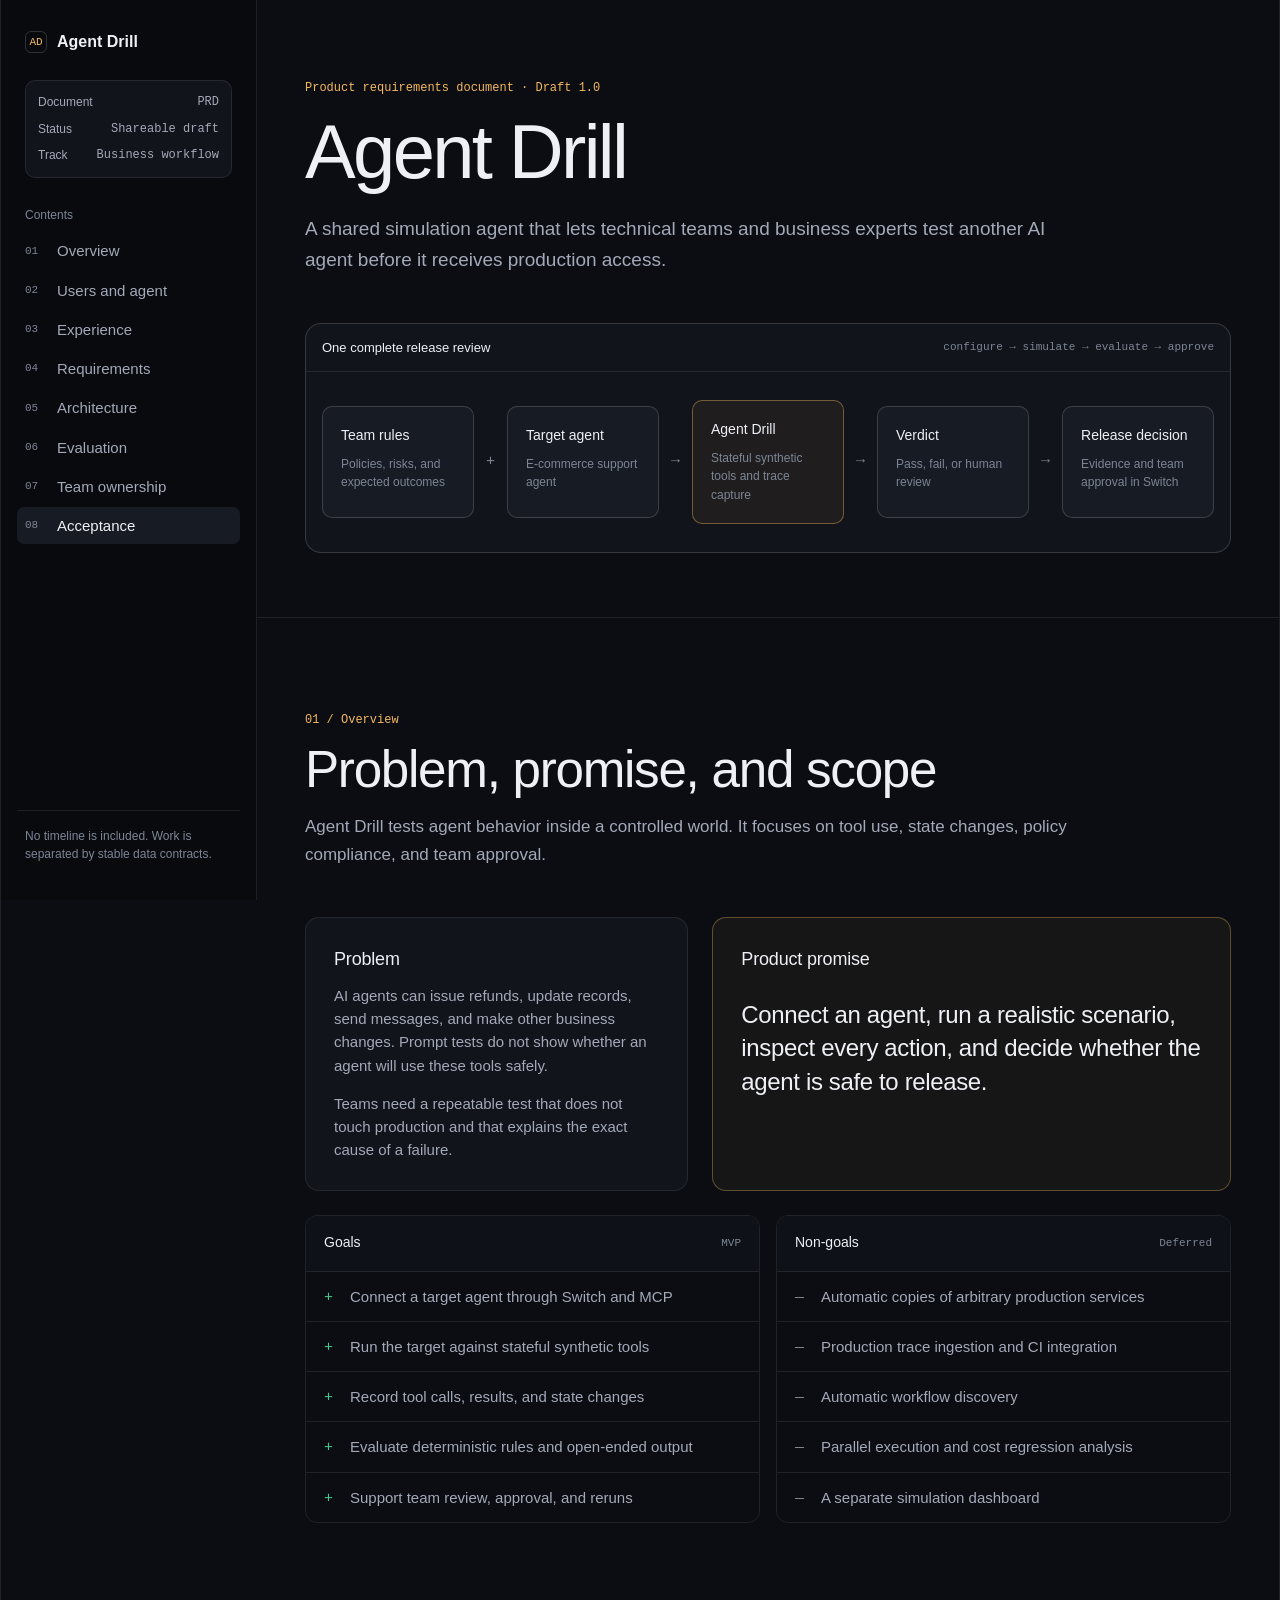
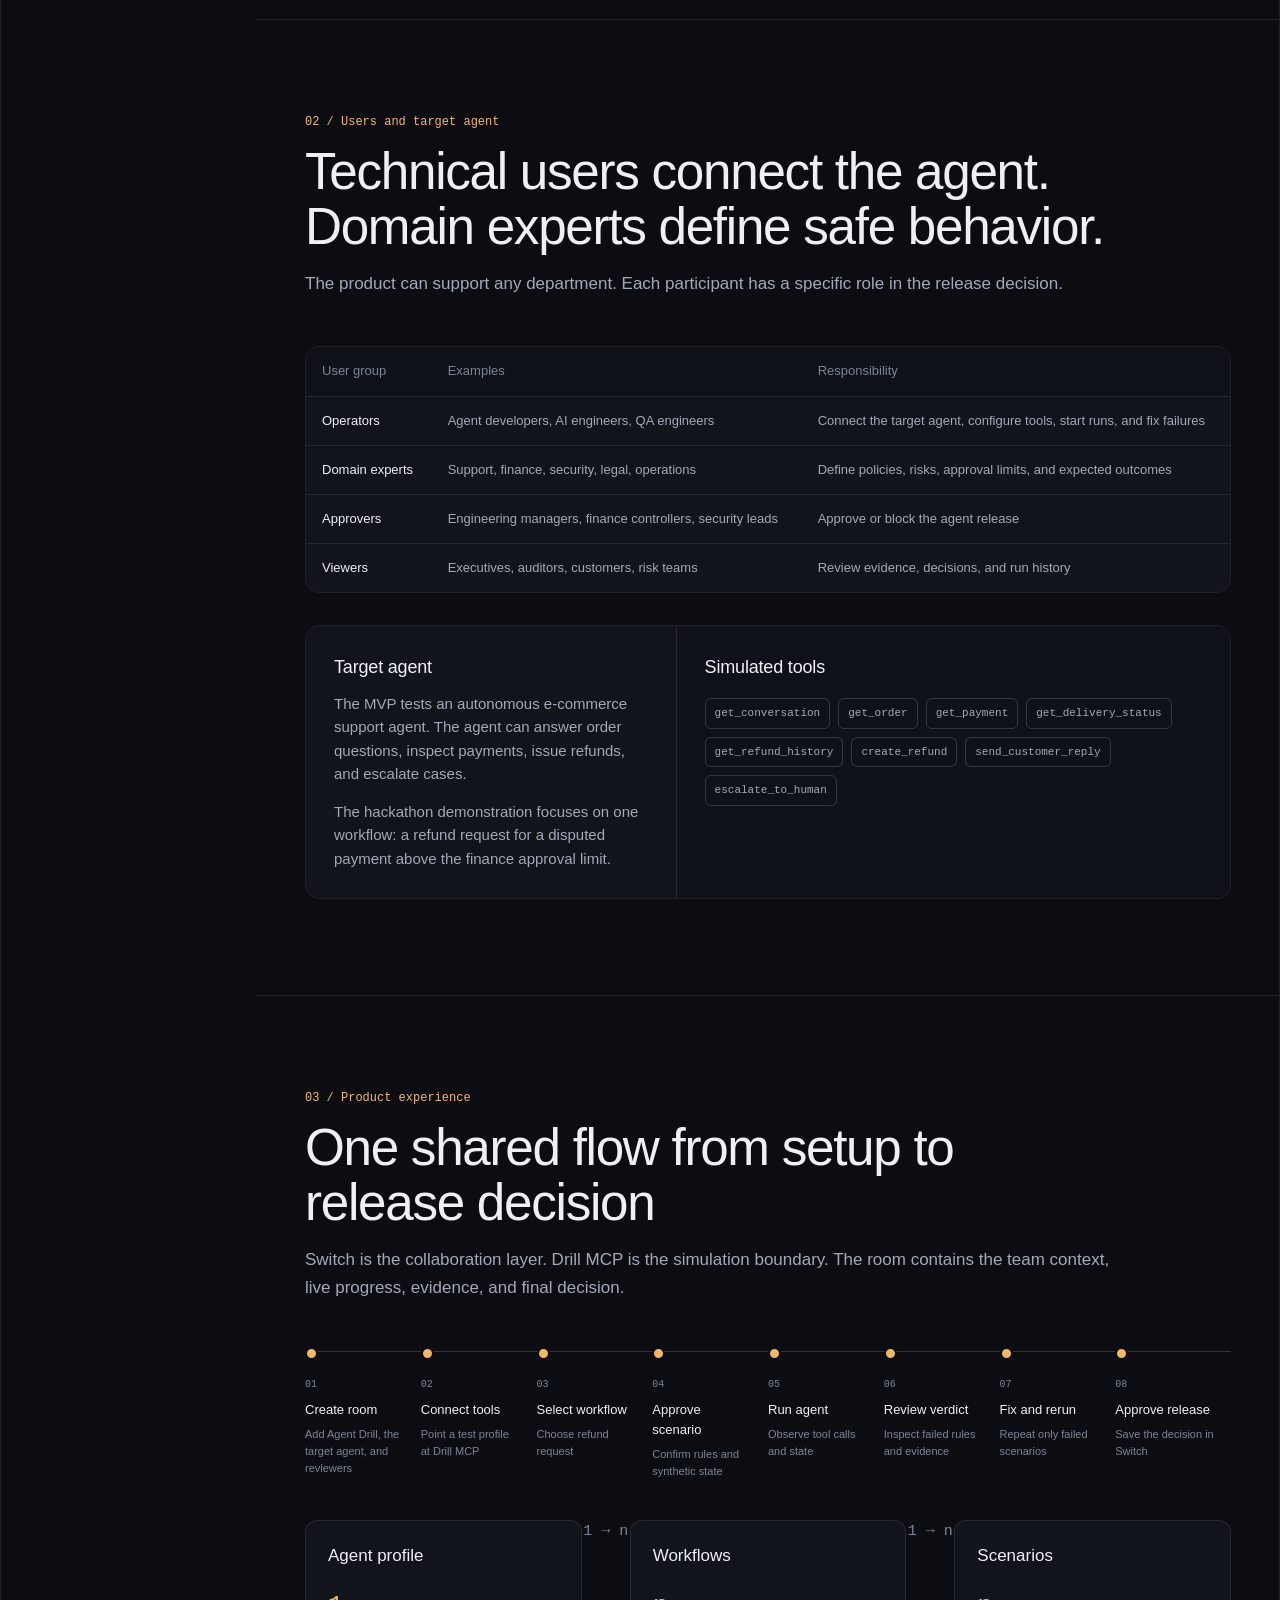
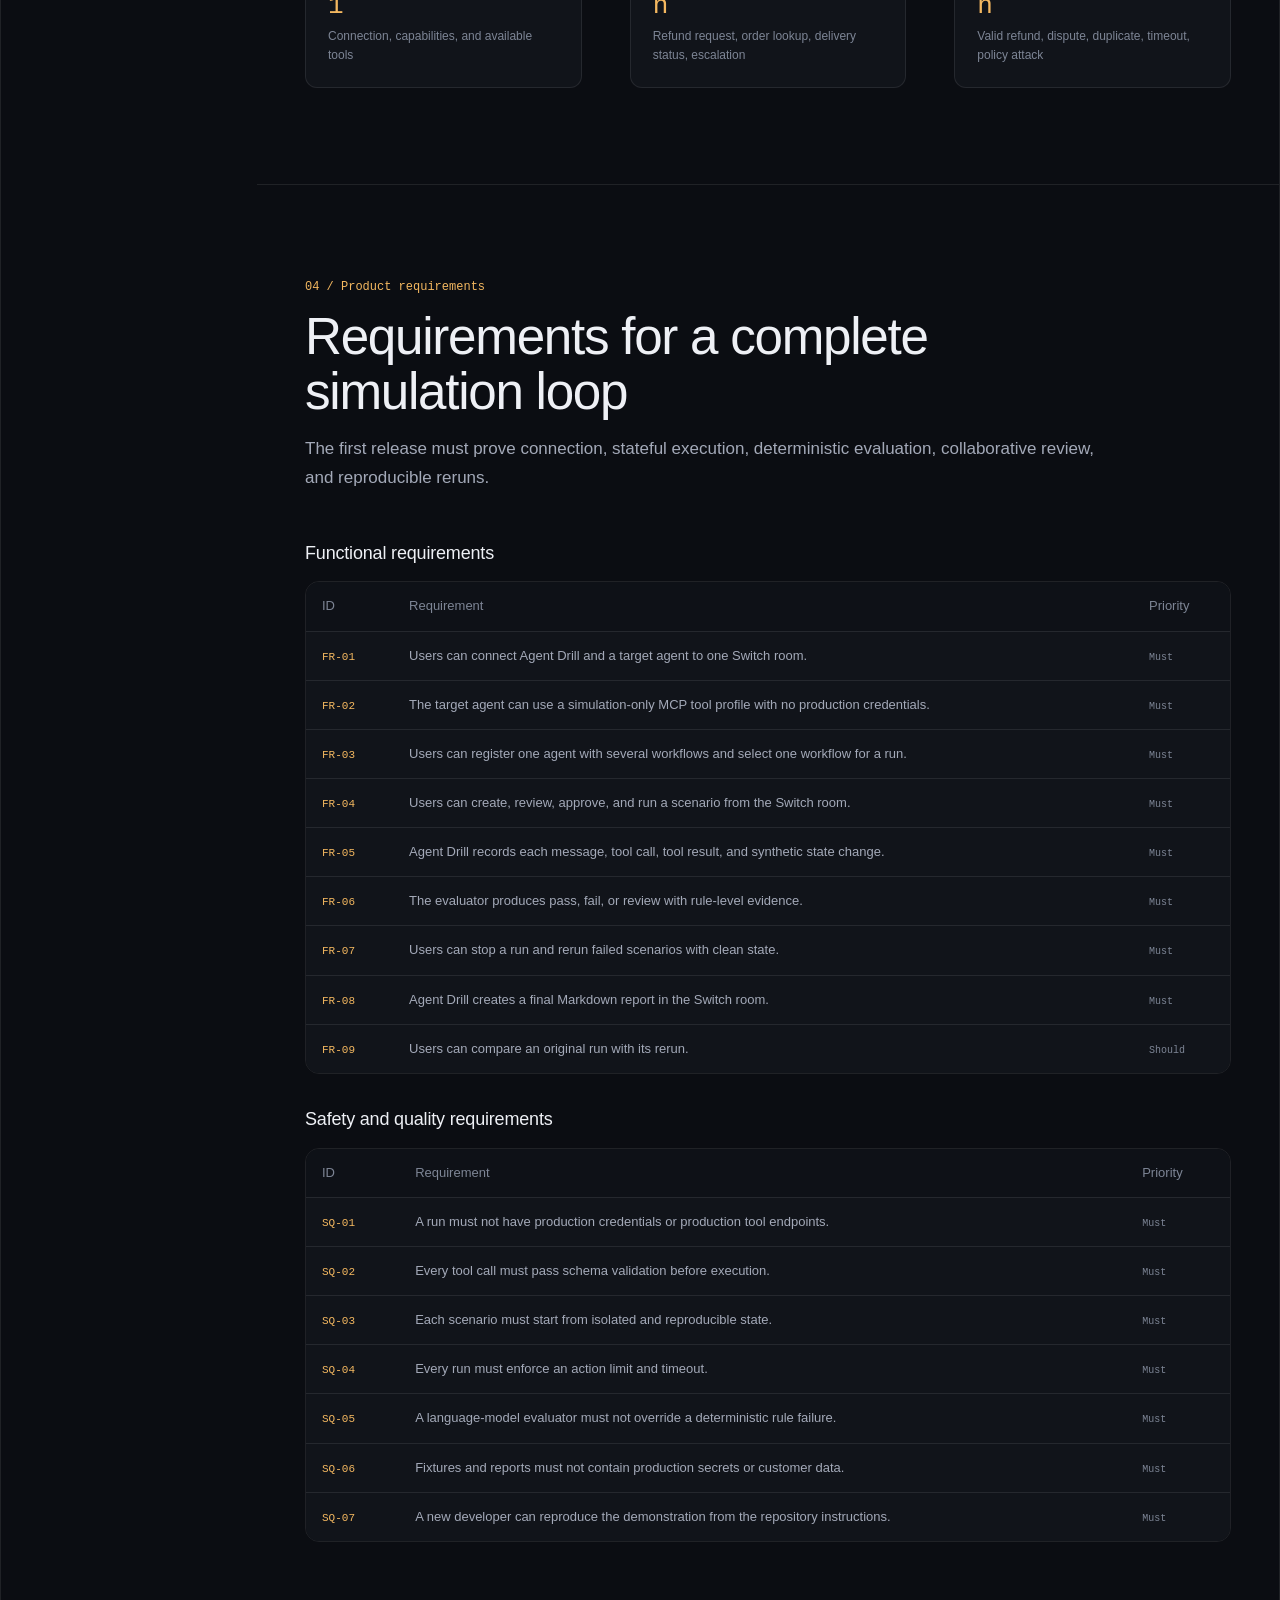
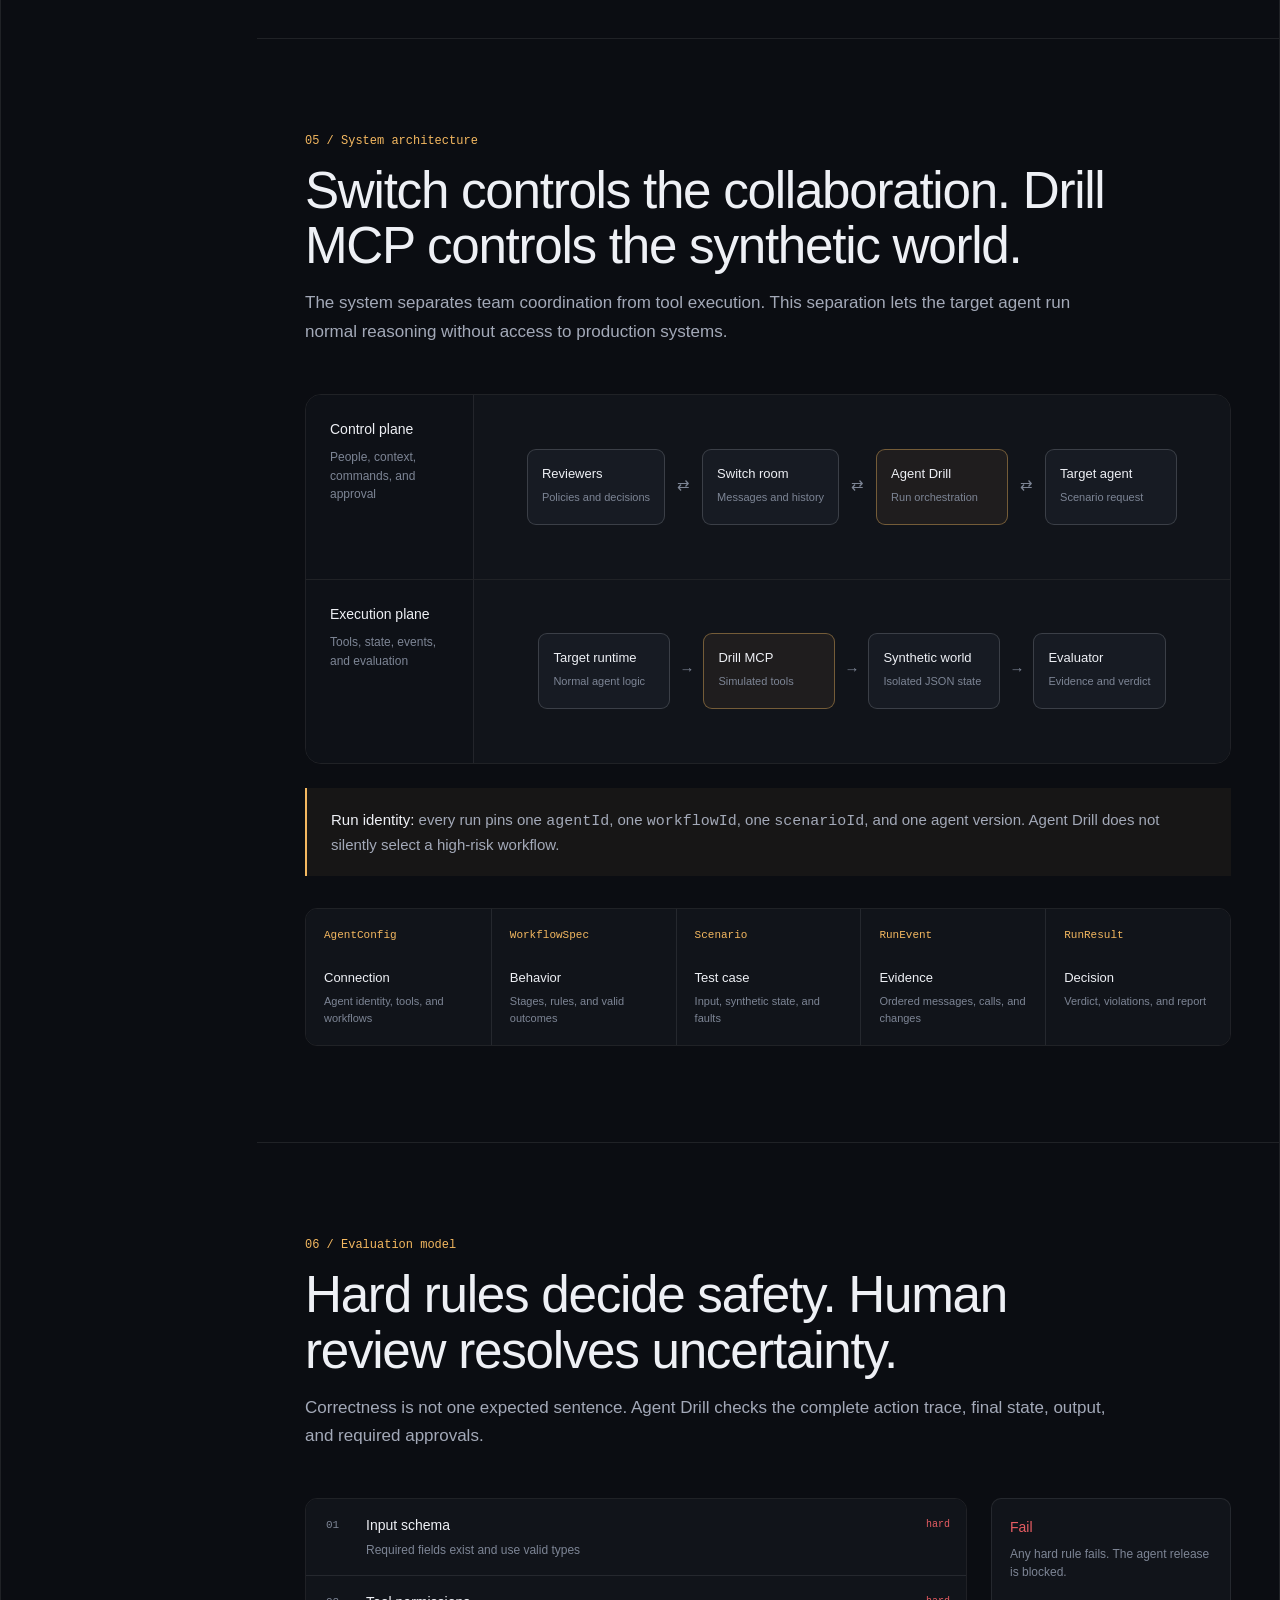
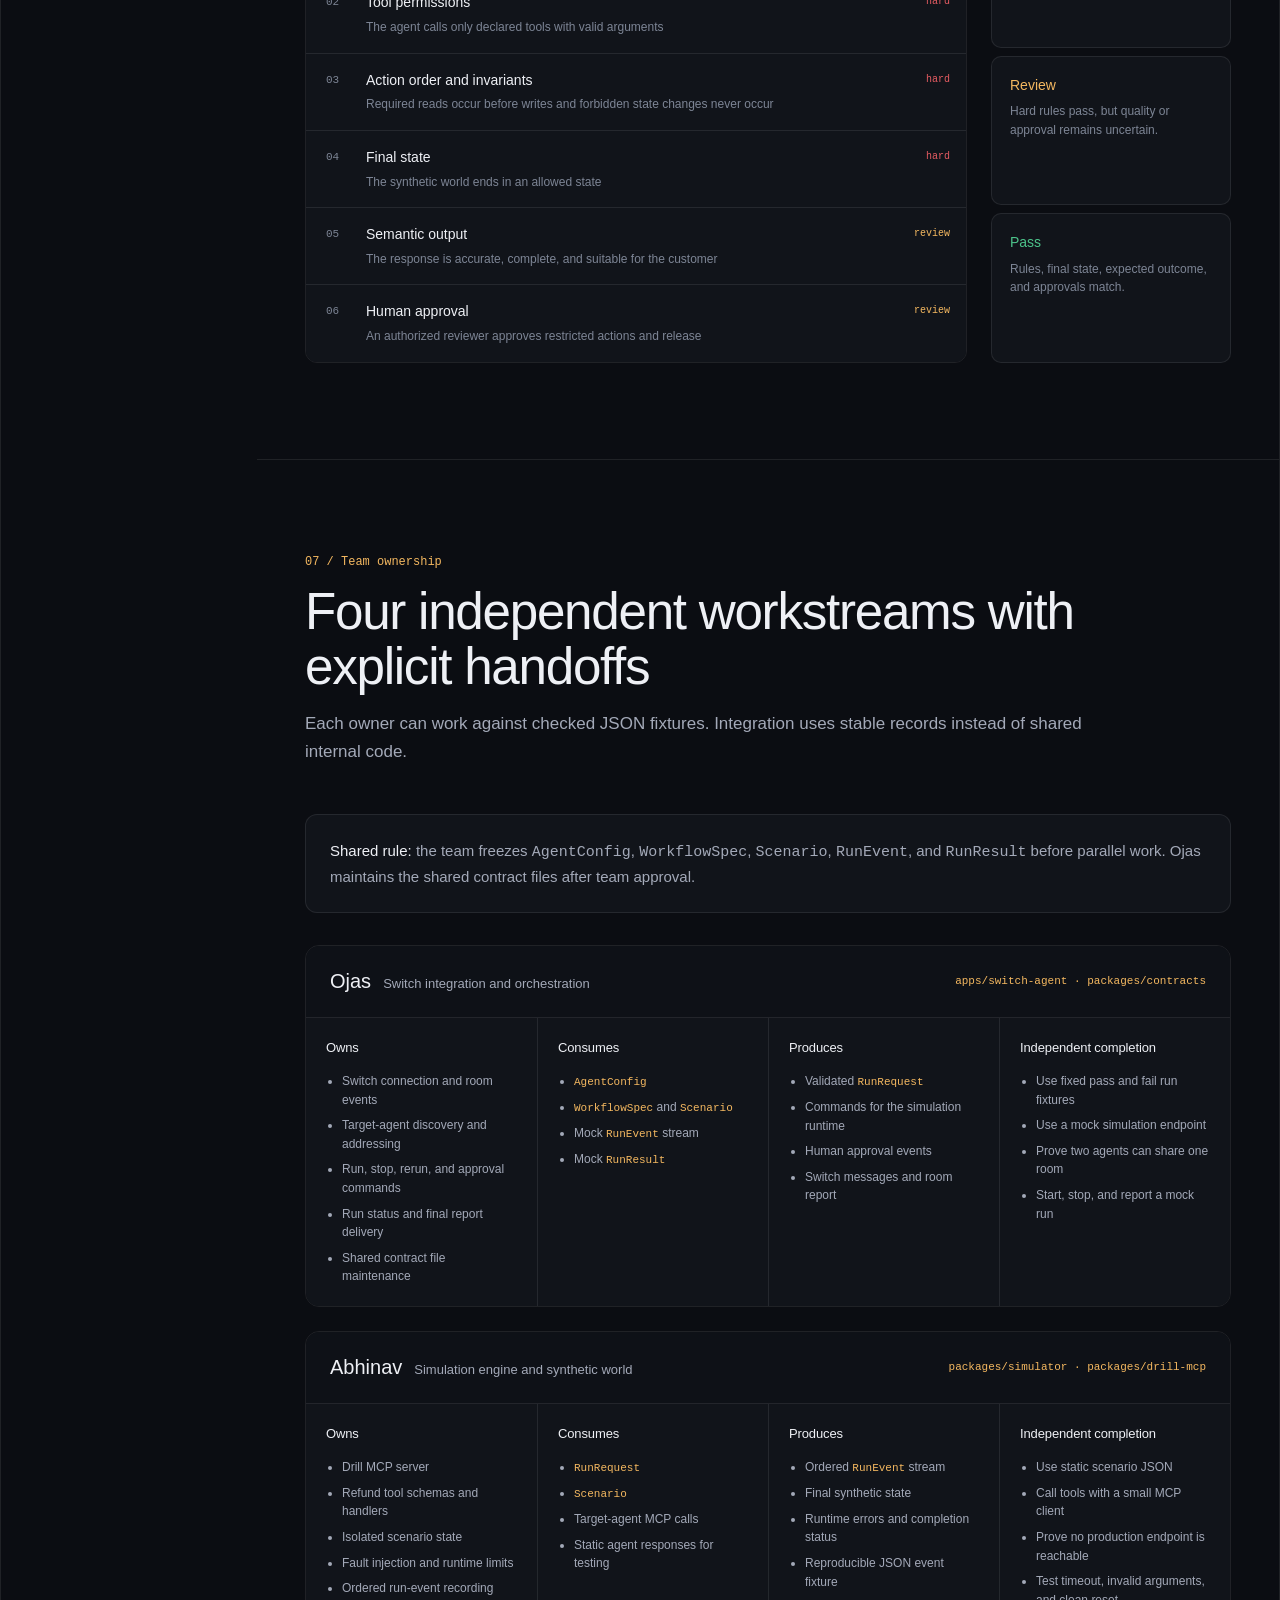
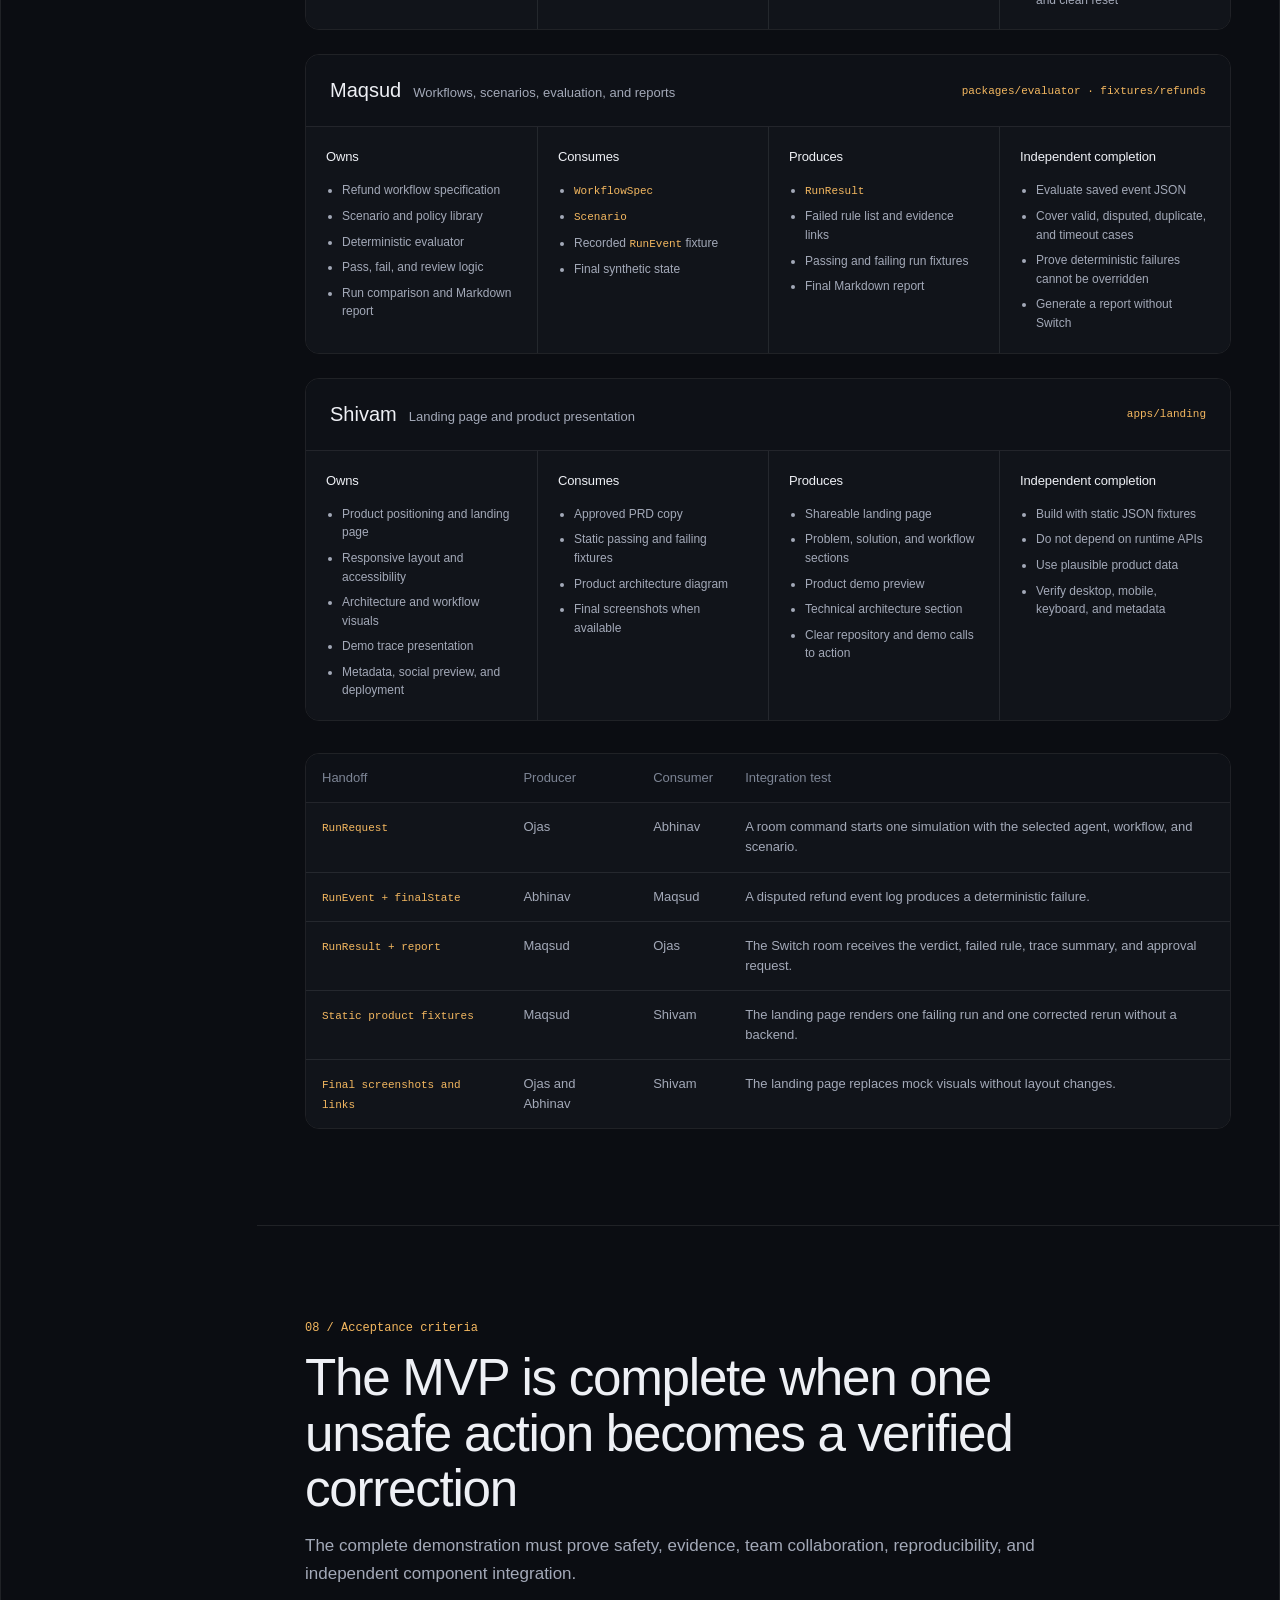
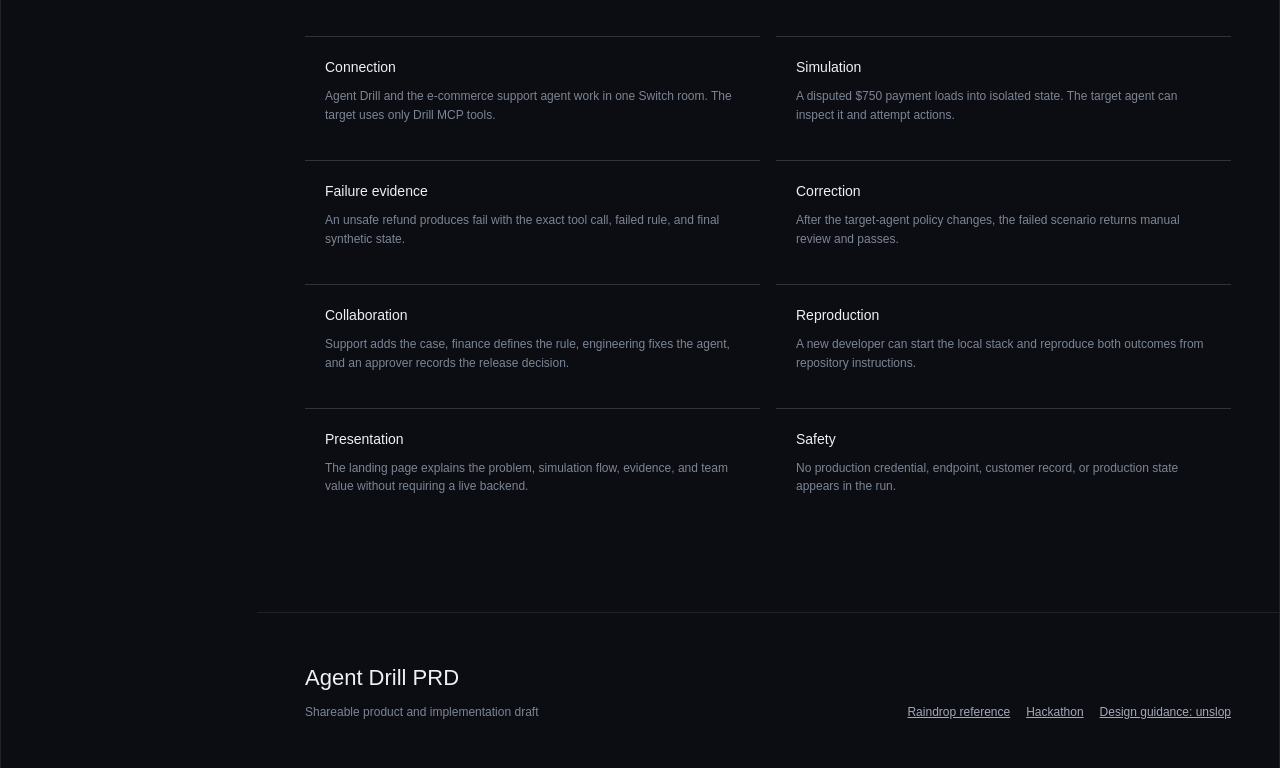
==== docs/agent-drill-prd.html @ 9c87a853 "Initial commit" ====
<!doctype html>
<html lang="en">
<head>
  <meta charset="utf-8">
  <meta name="viewport" content="width=device-width, initial-scale=1">
  <meta name="description" content="Product requirements document for Agent Drill">
  <link rel="icon" href="data:image/svg+xml,%3Csvg xmlns='http://www.w3.org/2000/svg' viewBox='0 0 32 32'%3E%3Crect width='32' height='32' rx='7' fill='%2311141a'/%3E%3Cpath d='M9 22 15 9h2l6 13h-3l-1.3-3H13l-1.3 3H9Zm5.1-5.6h3.6L16 12.3l-1.9 4.1Z' fill='%23f4b860'/%3E%3C/svg%3E">
  <title>Agent Drill — Product requirements document</title>
  <style>
    :root {
      color-scheme: dark;
      --bg: #0b0d12;
      --sidebar: #080a0e;
      --surface: #11141a;
      --raised: #171b23;
      --strong: #202631;
      --line: rgba(238, 240, 245, 0.09);
      --line-strong: rgba(238, 240, 245, 0.17);
      --text: #eef0f5;
      --secondary: #a3a9b8;
      --muted: #7d8595;
      --accent: #f4b860;
      --positive: #4cc38a;
      --negative: #e65c62;
      --max: 1480px;
      --ease: cubic-bezier(0.22, 1, 0.36, 1);
    }

    * { box-sizing: border-box; }
    html { scroll-behavior: smooth; }
    body {
      margin: 0;
      background: var(--bg);
      color: var(--text);
      font-family: Geist, Inter, ui-sans-serif, -apple-system, BlinkMacSystemFont, "Segoe UI", sans-serif;
      font-size: 15px;
      line-height: 1.55;
      -webkit-font-smoothing: antialiased;
    }
    a { color: inherit; }
    button, a { font: inherit; }
    a:focus-visible, button:focus-visible { outline: 2px solid var(--accent); outline-offset: 3px; }

    .shell {
      width: min(100%, var(--max));
      min-height: 100vh;
      margin: 0 auto;
      border-inline: 1px solid var(--line);
      display: grid;
      grid-template-columns: 256px minmax(0, 1fr);
    }
    .sidebar {
      position: sticky;
      top: 0;
      height: 100vh;
      padding: 24px 16px;
      background: var(--sidebar);
      border-right: 1px solid var(--line);
      display: flex;
      flex-direction: column;
      z-index: 10;
    }
    .brand { min-height: 36px; padding: 0 8px; display: flex; align-items: center; gap: 10px; text-decoration: none; }
    .brand-mark {
      width: 22px; height: 22px; border: 1px solid var(--line-strong); border-radius: 6px;
      color: var(--accent); display: grid; place-items: center;
      font: 500 11px/1 ui-monospace, "SFMono-Regular", Consolas, monospace;
    }
    .brand-name { font-size: 16px; font-weight: 600; }
    .doc-meta { margin: 20px 8px 0; padding: 12px; border: 1px solid var(--line); border-radius: 10px; background: var(--surface); }
    .meta-row { display: flex; justify-content: space-between; gap: 12px; color: var(--secondary); font-size: 12px; }
    .meta-row + .meta-row { margin-top: 8px; }
    .mono { font-family: ui-monospace, "SFMono-Regular", Consolas, monospace; font-variant-numeric: tabular-nums; }
    .nav-label { margin: 28px 8px 8px; color: var(--muted); font-size: 12px; }
    .nav { display: grid; gap: 2px; }
    .nav a {
      min-height: 34px; padding: 7px 8px; border-radius: 7px; color: var(--secondary);
      display: flex; align-items: center; gap: 10px; text-decoration: none;
      transition: color 140ms var(--ease), background-color 140ms var(--ease);
    }
    .nav a:hover, .nav a[aria-current="true"] { color: var(--text); background: var(--raised); }
    .nav-index { width: 22px; color: var(--muted); font: 400 11px/1 ui-monospace, "SFMono-Regular", Consolas, monospace; }
    .side-note { margin-top: auto; padding: 16px 8px 0; border-top: 1px solid var(--line); color: var(--muted); font-size: 12px; }

    .main { min-width: 0; }
    .hero { padding: 80px 48px 64px; border-bottom: 1px solid var(--line); }
    .eyebrow { margin: 0 0 16px; color: var(--accent); font: 500 12px/1.4 ui-monospace, "SFMono-Regular", Consolas, monospace; }
    h1, h2, h3, p { margin-top: 0; }
    h1 { max-width: 900px; margin-bottom: 24px; font-size: clamp(52px, 6vw, 76px); font-weight: 450; line-height: 1.02; letter-spacing: -0.035em; }
    .hero-summary { max-width: 780px; margin: 0 0 48px; color: var(--secondary); font-size: 19px; line-height: 1.6; }

    .product-flow { border: 1px solid var(--line-strong); border-radius: 16px; background: var(--surface); overflow: hidden; }
    .flow-head { min-height: 48px; padding: 0 16px; border-bottom: 1px solid var(--line); display: flex; align-items: center; justify-content: space-between; gap: 16px; }
    .flow-head strong { font-size: 13px; font-weight: 500; }
    .flow-head span { color: var(--muted); font: 400 11px/1 ui-monospace, "SFMono-Regular", Consolas, monospace; }
    .flow-body { padding: 28px; display: grid; grid-template-columns: repeat(9, auto); align-items: center; justify-content: center; gap: 12px; }
    .flow-node { min-width: 152px; min-height: 112px; padding: 18px; border: 1px solid var(--line-strong); border-radius: 10px; background: var(--raised); }
    .flow-node.accent { border-color: rgba(244,184,96,.4); background: rgba(244,184,96,.06); }
    .flow-node strong { display: block; font-size: 14px; font-weight: 500; }
    .flow-node span { display: block; margin-top: 8px; color: var(--muted); font-size: 12px; }
    .arrow { color: var(--muted); font-family: ui-monospace, "SFMono-Regular", Consolas, monospace; text-align: center; }

    .section { padding: 96px 48px; border-bottom: 1px solid var(--line); scroll-margin-top: 24px; }
    .section-head { max-width: 820px; margin-bottom: 48px; }
    .section-number { margin-bottom: 16px; color: var(--accent); font: 500 12px/1 ui-monospace, "SFMono-Regular", Consolas, monospace; }
    h2 { margin-bottom: 16px; font-size: clamp(34px, 4vw, 52px); font-weight: 450; line-height: 1.08; letter-spacing: -0.025em; }
    .section-summary { margin-bottom: 0; color: var(--secondary); font-size: 17px; line-height: 1.65; }
    h3 { margin-bottom: 10px; font-size: 18px; font-weight: 500; letter-spacing: -0.01em; }

    .definition-grid { display: grid; grid-template-columns: .85fr 1.15fr; gap: 24px; }
    .problem { padding: 28px; border: 1px solid var(--line); border-radius: 14px; background: var(--surface); }
    .problem p { color: var(--secondary); }
    .problem p:last-child { margin-bottom: 0; }
    .promise { padding: 28px; border: 1px solid rgba(244,184,96,.34); border-radius: 14px; background: rgba(244,184,96,.05); }
    .promise blockquote { margin: 24px 0 0; font-size: 24px; line-height: 1.4; letter-spacing: -0.015em; }

    .goals { margin-top: 24px; display: grid; grid-template-columns: repeat(2, minmax(0,1fr)); gap: 16px; }
    .list-panel { border: 1px solid var(--line); border-radius: 12px; overflow: hidden; }
    .list-head { min-height: 56px; padding: 0 18px; border-bottom: 1px solid var(--line); background: #0e1117; display: flex; align-items: center; justify-content: space-between; }
    .list-head strong { font-size: 14px; font-weight: 500; }
    .list-head span { color: var(--muted); font: 400 11px/1 ui-monospace, "SFMono-Regular", Consolas, monospace; }
    .plain-list { margin: 0; padding: 0; list-style: none; }
    .plain-list li { min-height: 48px; padding: 13px 18px 13px 44px; border-bottom: 1px solid var(--line); color: var(--secondary); position: relative; }
    .plain-list li:last-child { border-bottom: 0; }
    .plain-list li::before { position: absolute; left: 18px; top: 14px; font-family: ui-monospace, "SFMono-Regular", Consolas, monospace; }
    .included li::before { content: "+"; color: var(--positive); }
    .excluded li::before { content: "—"; color: var(--muted); }

    .table-wrap { border: 1px solid var(--line); border-radius: 14px; overflow: auto; }
    table { width: 100%; border-collapse: collapse; font-size: 13px; }
    th, td { padding: 14px 16px; border-bottom: 1px solid var(--line); text-align: left; vertical-align: top; }
    th { color: var(--muted); font-weight: 400; background: #0e1117; white-space: nowrap; }
    td { color: var(--secondary); background: var(--surface); }
    tr:last-child td { border-bottom: 0; }
    td strong { color: var(--text); font-weight: 500; }
    td code { color: var(--accent); font-size: 11px; }

    .target-agent { margin-top: 32px; border: 1px solid var(--line); border-radius: 14px; overflow: hidden; display: grid; grid-template-columns: .8fr 1.2fr; }
    .target-copy { padding: 28px; background: var(--surface); }
    .target-copy p { color: var(--secondary); }
    .target-copy p:last-child { margin-bottom: 0; }
    .tool-list { padding: 28px; background: #0e1117; border-left: 1px solid var(--line); }
    .tools { display: flex; flex-wrap: wrap; gap: 8px; margin-top: 16px; }
    .tool { min-height: 30px; padding: 6px 9px; border: 1px solid var(--line-strong); border-radius: 6px; color: var(--secondary); font: 400 11px/1.5 ui-monospace, "SFMono-Regular", Consolas, monospace; }

    .journey { display: grid; grid-template-columns: repeat(8, minmax(0,1fr)); border-top: 1px solid var(--line-strong); }
    .journey-step { position: relative; padding: 28px 16px 0 0; }
    .journey-step::before { content: ""; position: absolute; top: -5px; left: 0; width: 9px; height: 9px; border: 2px solid var(--bg); border-radius: 50%; background: var(--accent); }
    .journey-step span { display: block; margin-bottom: 10px; color: var(--muted); font: 400 10px/1 ui-monospace, "SFMono-Regular", Consolas, monospace; }
    .journey-step strong { display: block; font-size: 13px; font-weight: 500; }
    .journey-step p { margin: 6px 0 0; color: var(--muted); font-size: 11px; }

    .workflow-map { margin-top: 40px; display: grid; grid-template-columns: 1fr 48px 1fr 48px 1fr; align-items: stretch; }
    .map-node { min-height: 168px; padding: 22px; border: 1px solid var(--line); border-radius: 12px; background: var(--surface); }
    .map-node strong { display: block; font-size: 17px; font-weight: 500; }
    .map-count { display: block; margin: 24px 0 8px; color: var(--accent); font: 500 26px/1 ui-monospace, "SFMono-Regular", Consolas, monospace; }
    .map-node p { margin: 0; color: var(--muted); font-size: 12px; }

    .requirements { display: grid; gap: 32px; }
    .requirement-group h3 { margin-bottom: 14px; }
    .req-id { color: var(--accent); font: 400 11px/1.5 ui-monospace, "SFMono-Regular", Consolas, monospace; white-space: nowrap; }
    .priority { color: var(--muted); font: 400 10px/1.5 ui-monospace, "SFMono-Regular", Consolas, monospace; }

    .architecture { border: 1px solid var(--line); border-radius: 16px; overflow: hidden; }
    .plane { display: grid; grid-template-columns: 168px minmax(0,1fr); min-height: 184px; }
    .plane + .plane { border-top: 1px solid var(--line); }
    .plane-label { padding: 24px; border-right: 1px solid var(--line); background: #0e1117; }
    .plane-label strong { display: block; font-size: 14px; font-weight: 500; }
    .plane-label span { display: block; margin-top: 8px; color: var(--muted); font-size: 12px; }
    .plane-flow { padding: 28px; display: grid; grid-template-columns: repeat(7, auto); align-items: center; justify-content: center; gap: 12px; background: var(--surface); }
    .arch-node { min-width: 132px; min-height: 76px; padding: 14px; border: 1px solid var(--line-strong); border-radius: 9px; background: var(--raised); }
    .arch-node.accent { border-color: rgba(244,184,96,.4); background: rgba(244,184,96,.06); }
    .arch-node strong { display: block; font-size: 13px; font-weight: 500; }
    .arch-node span { display: block; margin-top: 5px; color: var(--muted); font-size: 11px; }
    .arch-note { margin-top: 24px; padding: 20px 24px; border-left: 2px solid var(--accent); background: rgba(244,184,96,.05); color: var(--secondary); }
    .arch-note strong { color: var(--text); font-weight: 500; }

    .evaluation { display: grid; grid-template-columns: minmax(0,1fr) 240px; gap: 24px; }
    .check-list { border: 1px solid var(--line); border-radius: 12px; overflow: hidden; counter-reset: checks; }
    .check { min-height: 76px; padding: 16px 72px 16px 60px; border-bottom: 1px solid var(--line); background: var(--surface); position: relative; counter-increment: checks; }
    .check:last-child { border-bottom: 0; }
    .check::before { content: counter(checks, decimal-leading-zero); position: absolute; left: 20px; top: 18px; color: var(--muted); font: 400 11px/1.5 ui-monospace, "SFMono-Regular", Consolas, monospace; }
    .check::after { position: absolute; right: 16px; top: 18px; font: 400 10px/1.5 ui-monospace, "SFMono-Regular", Consolas, monospace; }
    .check.hard::after { content: "hard"; color: var(--negative); }
    .check.review::after { content: "review"; color: var(--accent); }
    .check strong { display: block; font-size: 14px; font-weight: 500; }
    .check span { display: block; margin-top: 4px; color: var(--muted); font-size: 12px; }
    .verdicts { display: grid; gap: 8px; }
    .verdict { min-height: 92px; padding: 18px; border: 1px solid var(--line); border-radius: 10px; background: var(--surface); }
    .verdict strong { display: block; font-size: 14px; font-weight: 500; }
    .verdict span { display: block; margin-top: 6px; color: var(--muted); font-size: 12px; }
    .verdict.fail strong { color: var(--negative); }
    .verdict.pass strong { color: var(--positive); }
    .verdict.review strong { color: var(--accent); }

    .contracts { margin-top: 32px; display: grid; grid-template-columns: repeat(5, minmax(0,1fr)); border: 1px solid var(--line); border-radius: 12px; overflow: hidden; }
    .contract { min-height: 132px; padding: 18px; background: var(--surface); }
    .contract + .contract { border-left: 1px solid var(--line); }
    .contract code { display: block; margin-bottom: 24px; color: var(--accent); font-size: 11px; }
    .contract strong { display: block; font-size: 13px; font-weight: 500; }
    .contract span { display: block; margin-top: 5px; color: var(--muted); font-size: 11px; }

    .ownership-intro { margin-bottom: 32px; padding: 24px; border: 1px solid var(--line); border-radius: 12px; background: var(--surface); color: var(--secondary); }
    .ownership-intro strong { color: var(--text); font-weight: 500; }
    .owner-grid { display: grid; gap: 24px; }
    .owner { border: 1px solid var(--line); border-radius: 14px; overflow: hidden; }
    .owner-head { padding: 20px 24px; border-bottom: 1px solid var(--line); background: #0e1117; display: flex; align-items: center; justify-content: space-between; gap: 16px; }
    .owner-name { display: flex; align-items: baseline; gap: 12px; }
    .owner-name strong { font-size: 20px; font-weight: 500; }
    .owner-name span { color: var(--secondary); font-size: 13px; }
    .owner-path { color: var(--accent); font: 400 11px/1.5 ui-monospace, "SFMono-Regular", Consolas, monospace; }
    .owner-body { display: grid; grid-template-columns: repeat(4, minmax(0,1fr)); }
    .owner-block { min-height: 188px; padding: 20px; background: var(--surface); }
    .owner-block + .owner-block { border-left: 1px solid var(--line); }
    .owner-block h3 { margin-bottom: 14px; font-size: 13px; }
    .owner-block ul { margin: 0; padding: 0 0 0 16px; color: var(--secondary); font-size: 12px; }
    .owner-block li + li { margin-top: 7px; }
    .owner-block code { color: var(--accent); font-size: 11px; }

    .matrix { margin-top: 32px; }
    .handoff { color: var(--accent); font: 400 11px/1.5 ui-monospace, "SFMono-Regular", Consolas, monospace; }

    .acceptance-grid { display: grid; grid-template-columns: repeat(2, minmax(0,1fr)); gap: 16px; }
    .acceptance { padding: 20px; border-top: 1px solid var(--line-strong); }
    .acceptance strong { display: block; font-size: 14px; font-weight: 500; }
    .acceptance p { margin: 8px 0 0; color: var(--muted); font-size: 12px; }

    .footer { padding: 48px; display: flex; align-items: flex-end; justify-content: space-between; gap: 32px; }
    .footer strong { display: block; margin-bottom: 8px; font-size: 22px; font-weight: 500; }
    .footer p { margin: 0; color: var(--muted); font-size: 12px; }
    .footer-links { display: flex; gap: 16px; color: var(--secondary); font-size: 12px; }

    @media (max-width: 1180px) {
      .shell { grid-template-columns: 1fr; }
      .sidebar { position: sticky; height: auto; min-height: 56px; padding: 10px 20px; border-right: 0; border-bottom: 1px solid var(--line); flex-direction: row; align-items: center; }
      .doc-meta, .nav-label, .nav, .side-note { display: none; }
      .flow-body, .plane-flow { justify-content: start; overflow: auto; }
      .owner-body { grid-template-columns: repeat(2, minmax(0,1fr)); }
      .owner-block:nth-child(3) { border-left: 0; border-top: 1px solid var(--line); }
      .owner-block:nth-child(4) { border-top: 1px solid var(--line); }
    }
    @media (max-width: 820px) {
      .hero, .section, .footer { padding-left: 24px; padding-right: 24px; }
      .hero { padding-top: 64px; }
      h1 { font-size: 44px; }
      .definition-grid, .goals, .target-agent, .evaluation, .acceptance-grid { grid-template-columns: 1fr; }
      .tool-list { border-left: 0; border-top: 1px solid var(--line); }
      .journey { grid-template-columns: repeat(2, minmax(0,1fr)); border-top: 0; border-left: 1px solid var(--line-strong); }
      .journey-step { padding: 0 16px 28px 28px; }
      .journey-step::before { top: 5px; left: -5px; }
      .workflow-map { grid-template-columns: 1fr; }
      .workflow-map .arrow { transform: rotate(90deg); min-height: 28px; }
      .plane { grid-template-columns: 1fr; }
      .plane-label { border-right: 0; border-bottom: 1px solid var(--line); }
      .contracts { grid-template-columns: 1fr; }
      .contract + .contract { border-left: 0; border-top: 1px solid var(--line); }
      .owner-body { grid-template-columns: 1fr; }
      .owner-block + .owner-block, .owner-block:nth-child(3), .owner-block:nth-child(4) { border-left: 0; border-top: 1px solid var(--line); }
      .owner-head { align-items: flex-start; flex-direction: column; }
      .footer { align-items: flex-start; flex-direction: column; }
    }
    @media (max-width: 520px) {
      .journey { grid-template-columns: 1fr; }
      .owner-path { overflow-wrap: anywhere; }
    }
    @media (prefers-reduced-motion: reduce) { html { scroll-behavior: auto; } }
    @media print {
      :root { color-scheme: light; --bg:#fff; --sidebar:#fff; --surface:#fff; --raised:#f3f4f6; --strong:#e5e7eb; --line:rgba(17,24,39,.12); --line-strong:rgba(17,24,39,.22); --text:#111827; --secondary:#4b5563; --muted:#6b7280; }
      .shell { display:block; border:0; }
      .sidebar { display:none; }
      .hero, .section { padding:48px 0; }
      .section, .owner { break-inside: avoid; }
    }
  </style>
</head>
<body>
  <div class="shell">
    <aside class="sidebar" aria-label="PRD navigation">
      <a class="brand" href="#top"><span class="brand-mark" aria-hidden="true">AD</span><span class="brand-name">Agent Drill</span></a>
      <div class="doc-meta">
        <div class="meta-row"><span>Document</span><span class="mono">PRD</span></div>
        <div class="meta-row"><span>Status</span><span class="mono">Shareable draft</span></div>
        <div class="meta-row"><span>Track</span><span class="mono">Business workflow</span></div>
      </div>
      <div class="nav-label">Contents</div>
      <nav class="nav">
        <a href="#overview"><span class="nav-index">01</span>Overview</a>
        <a href="#users"><span class="nav-index">02</span>Users and agent</a>
        <a href="#experience"><span class="nav-index">03</span>Experience</a>
        <a href="#requirements"><span class="nav-index">04</span>Requirements</a>
        <a href="#architecture"><span class="nav-index">05</span>Architecture</a>
        <a href="#evaluation"><span class="nav-index">06</span>Evaluation</a>
        <a href="#ownership"><span class="nav-index">07</span>Team ownership</a>
        <a href="#acceptance"><span class="nav-index">08</span>Acceptance</a>
      </nav>
      <p class="side-note">No timeline is included. Work is separated by stable data contracts.</p>
    </aside>

    <main class="main" id="top">
      <header class="hero">
        <p class="eyebrow">Product requirements document · Draft 1.0</p>
        <h1>Agent Drill</h1>
        <p class="hero-summary">A shared simulation agent that lets technical teams and business experts test another AI agent before it receives production access.</p>

        <div class="product-flow" aria-label="Agent Drill product flow">
          <div class="flow-head"><strong>One complete release review</strong><span>configure → simulate → evaluate → approve</span></div>
          <div class="flow-body">
            <div class="flow-node"><strong>Team rules</strong><span>Policies, risks, and expected outcomes</span></div><div class="arrow">+</div>
            <div class="flow-node"><strong>Target agent</strong><span>E-commerce support agent</span></div><div class="arrow">→</div>
            <div class="flow-node accent"><strong>Agent Drill</strong><span>Stateful synthetic tools and trace capture</span></div><div class="arrow">→</div>
            <div class="flow-node"><strong>Verdict</strong><span>Pass, fail, or human review</span></div><div class="arrow">→</div>
            <div class="flow-node"><strong>Release decision</strong><span>Evidence and team approval in Switch</span></div>
          </div>
        </div>
      </header>

      <section class="section" id="overview">
        <div class="section-head">
          <div class="section-number">01 / Overview</div>
          <h2>Problem, promise, and scope</h2>
          <p class="section-summary">Agent Drill tests agent behavior inside a controlled world. It focuses on tool use, state changes, policy compliance, and team approval.</p>
        </div>

        <div class="definition-grid">
          <article class="problem">
            <h3>Problem</h3>
            <p>AI agents can issue refunds, update records, send messages, and make other business changes. Prompt tests do not show whether an agent will use these tools safely.</p>
            <p>Teams need a repeatable test that does not touch production and that explains the exact cause of a failure.</p>
          </article>
          <article class="promise">
            <h3>Product promise</h3>
            <blockquote>Connect an agent, run a realistic scenario, inspect every action, and decide whether the agent is safe to release.</blockquote>
          </article>
        </div>

        <div class="goals">
          <div class="list-panel">
            <div class="list-head"><strong>Goals</strong><span>MVP</span></div>
            <ul class="plain-list included">
              <li>Connect a target agent through Switch and MCP</li>
              <li>Run the target against stateful synthetic tools</li>
              <li>Record tool calls, results, and state changes</li>
              <li>Evaluate deterministic rules and open-ended output</li>
              <li>Support team review, approval, and reruns</li>
            </ul>
          </div>
          <div class="list-panel">
            <div class="list-head"><strong>Non-goals</strong><span>Deferred</span></div>
            <ul class="plain-list excluded">
              <li>Automatic copies of arbitrary production services</li>
              <li>Production trace ingestion and CI integration</li>
              <li>Automatic workflow discovery</li>
              <li>Parallel execution and cost regression analysis</li>
              <li>A separate simulation dashboard</li>
            </ul>
          </div>
        </div>
      </section>

      <section class="section" id="users">
        <div class="section-head">
          <div class="section-number">02 / Users and target agent</div>
          <h2>Technical users connect the agent. Domain experts define safe behavior.</h2>
          <p class="section-summary">The product can support any department. Each participant has a specific role in the release decision.</p>
        </div>

        <div class="table-wrap">
          <table>
            <thead><tr><th>User group</th><th>Examples</th><th>Responsibility</th></tr></thead>
            <tbody>
              <tr><td><strong>Operators</strong></td><td>Agent developers, AI engineers, QA engineers</td><td>Connect the target agent, configure tools, start runs, and fix failures</td></tr>
              <tr><td><strong>Domain experts</strong></td><td>Support, finance, security, legal, operations</td><td>Define policies, risks, approval limits, and expected outcomes</td></tr>
              <tr><td><strong>Approvers</strong></td><td>Engineering managers, finance controllers, security leads</td><td>Approve or block the agent release</td></tr>
              <tr><td><strong>Viewers</strong></td><td>Executives, auditors, customers, risk teams</td><td>Review evidence, decisions, and run history</td></tr>
            </tbody>
          </table>
        </div>

        <div class="target-agent">
          <div class="target-copy">
            <h3>Target agent</h3>
            <p>The MVP tests an autonomous e-commerce support agent. The agent can answer order questions, inspect payments, issue refunds, and escalate cases.</p>
            <p>The hackathon demonstration focuses on one workflow: a refund request for a disputed payment above the finance approval limit.</p>
          </div>
          <div class="tool-list">
            <h3>Simulated tools</h3>
            <div class="tools">
              <span class="tool">get_conversation</span>
              <span class="tool">get_order</span>
              <span class="tool">get_payment</span>
              <span class="tool">get_delivery_status</span>
              <span class="tool">get_refund_history</span>
              <span class="tool">create_refund</span>
              <span class="tool">send_customer_reply</span>
              <span class="tool">escalate_to_human</span>
            </div>
          </div>
        </div>
      </section>

      <section class="section" id="experience">
        <div class="section-head">
          <div class="section-number">03 / Product experience</div>
          <h2>One shared flow from setup to release decision</h2>
          <p class="section-summary">Switch is the collaboration layer. Drill MCP is the simulation boundary. The room contains the team context, live progress, evidence, and final decision.</p>
        </div>

        <div class="journey" aria-label="Primary user journey">
          <div class="journey-step"><span>01</span><strong>Create room</strong><p>Add Agent Drill, the target agent, and reviewers</p></div>
          <div class="journey-step"><span>02</span><strong>Connect tools</strong><p>Point a test profile at Drill MCP</p></div>
          <div class="journey-step"><span>03</span><strong>Select workflow</strong><p>Choose refund request</p></div>
          <div class="journey-step"><span>04</span><strong>Approve scenario</strong><p>Confirm rules and synthetic state</p></div>
          <div class="journey-step"><span>05</span><strong>Run agent</strong><p>Observe tool calls and state</p></div>
          <div class="journey-step"><span>06</span><strong>Review verdict</strong><p>Inspect failed rules and evidence</p></div>
          <div class="journey-step"><span>07</span><strong>Fix and rerun</strong><p>Repeat only failed scenarios</p></div>
          <div class="journey-step"><span>08</span><strong>Approve release</strong><p>Save the decision in Switch</p></div>
        </div>

        <div class="workflow-map" aria-label="Agent, workflow, and scenario relationship">
          <div class="map-node"><strong>Agent profile</strong><span class="map-count">1</span><p>Connection, capabilities, and available tools</p></div>
          <div class="arrow">1 → n</div>
          <div class="map-node"><strong>Workflows</strong><span class="map-count">n</span><p>Refund request, order lookup, delivery status, escalation</p></div>
          <div class="arrow">1 → n</div>
          <div class="map-node"><strong>Scenarios</strong><span class="map-count">n</span><p>Valid refund, dispute, duplicate, timeout, policy attack</p></div>
        </div>
      </section>

      <section class="section" id="requirements">
        <div class="section-head">
          <div class="section-number">04 / Product requirements</div>
          <h2>Requirements for a complete simulation loop</h2>
          <p class="section-summary">The first release must prove connection, stateful execution, deterministic evaluation, collaborative review, and reproducible reruns.</p>
        </div>

        <div class="requirements">
          <div class="requirement-group">
            <h3>Functional requirements</h3>
            <div class="table-wrap">
              <table>
                <thead><tr><th>ID</th><th>Requirement</th><th>Priority</th></tr></thead>
                <tbody>
                  <tr><td><span class="req-id">FR-01</span></td><td>Users can connect Agent Drill and a target agent to one Switch room.</td><td><span class="priority">Must</span></td></tr>
                  <tr><td><span class="req-id">FR-02</span></td><td>The target agent can use a simulation-only MCP tool profile with no production credentials.</td><td><span class="priority">Must</span></td></tr>
                  <tr><td><span class="req-id">FR-03</span></td><td>Users can register one agent with several workflows and select one workflow for a run.</td><td><span class="priority">Must</span></td></tr>
                  <tr><td><span class="req-id">FR-04</span></td><td>Users can create, review, approve, and run a scenario from the Switch room.</td><td><span class="priority">Must</span></td></tr>
                  <tr><td><span class="req-id">FR-05</span></td><td>Agent Drill records each message, tool call, tool result, and synthetic state change.</td><td><span class="priority">Must</span></td></tr>
                  <tr><td><span class="req-id">FR-06</span></td><td>The evaluator produces pass, fail, or review with rule-level evidence.</td><td><span class="priority">Must</span></td></tr>
                  <tr><td><span class="req-id">FR-07</span></td><td>Users can stop a run and rerun failed scenarios with clean state.</td><td><span class="priority">Must</span></td></tr>
                  <tr><td><span class="req-id">FR-08</span></td><td>Agent Drill creates a final Markdown report in the Switch room.</td><td><span class="priority">Must</span></td></tr>
                  <tr><td><span class="req-id">FR-09</span></td><td>Users can compare an original run with its rerun.</td><td><span class="priority">Should</span></td></tr>
                </tbody>
              </table>
            </div>
          </div>

          <div class="requirement-group">
            <h3>Safety and quality requirements</h3>
            <div class="table-wrap">
              <table>
                <thead><tr><th>ID</th><th>Requirement</th><th>Priority</th></tr></thead>
                <tbody>
                  <tr><td><span class="req-id">SQ-01</span></td><td>A run must not have production credentials or production tool endpoints.</td><td><span class="priority">Must</span></td></tr>
                  <tr><td><span class="req-id">SQ-02</span></td><td>Every tool call must pass schema validation before execution.</td><td><span class="priority">Must</span></td></tr>
                  <tr><td><span class="req-id">SQ-03</span></td><td>Each scenario must start from isolated and reproducible state.</td><td><span class="priority">Must</span></td></tr>
                  <tr><td><span class="req-id">SQ-04</span></td><td>Every run must enforce an action limit and timeout.</td><td><span class="priority">Must</span></td></tr>
                  <tr><td><span class="req-id">SQ-05</span></td><td>A language-model evaluator must not override a deterministic rule failure.</td><td><span class="priority">Must</span></td></tr>
                  <tr><td><span class="req-id">SQ-06</span></td><td>Fixtures and reports must not contain production secrets or customer data.</td><td><span class="priority">Must</span></td></tr>
                  <tr><td><span class="req-id">SQ-07</span></td><td>A new developer can reproduce the demonstration from the repository instructions.</td><td><span class="priority">Must</span></td></tr>
                </tbody>
              </table>
            </div>
          </div>
        </div>
      </section>

      <section class="section" id="architecture">
        <div class="section-head">
          <div class="section-number">05 / System architecture</div>
          <h2>Switch controls the collaboration. Drill MCP controls the synthetic world.</h2>
          <p class="section-summary">The system separates team coordination from tool execution. This separation lets the target agent run normal reasoning without access to production systems.</p>
        </div>

        <div class="architecture">
          <div class="plane">
            <div class="plane-label"><strong>Control plane</strong><span>People, context, commands, and approval</span></div>
            <div class="plane-flow">
              <div class="arch-node"><strong>Reviewers</strong><span>Policies and decisions</span></div><div class="arrow">⇄</div>
              <div class="arch-node"><strong>Switch room</strong><span>Messages and history</span></div><div class="arrow">⇄</div>
              <div class="arch-node accent"><strong>Agent Drill</strong><span>Run orchestration</span></div><div class="arrow">⇄</div>
              <div class="arch-node"><strong>Target agent</strong><span>Scenario request</span></div>
            </div>
          </div>
          <div class="plane">
            <div class="plane-label"><strong>Execution plane</strong><span>Tools, state, events, and evaluation</span></div>
            <div class="plane-flow">
              <div class="arch-node"><strong>Target runtime</strong><span>Normal agent logic</span></div><div class="arrow">→</div>
              <div class="arch-node accent"><strong>Drill MCP</strong><span>Simulated tools</span></div><div class="arrow">→</div>
              <div class="arch-node"><strong>Synthetic world</strong><span>Isolated JSON state</span></div><div class="arrow">→</div>
              <div class="arch-node"><strong>Evaluator</strong><span>Evidence and verdict</span></div>
            </div>
          </div>
        </div>

        <div class="arch-note"><strong>Run identity:</strong> every run pins one <code>agentId</code>, one <code>workflowId</code>, one <code>scenarioId</code>, and one agent version. Agent Drill does not silently select a high-risk workflow.</div>

        <div class="contracts" aria-label="Shared data contracts">
          <div class="contract"><code>AgentConfig</code><strong>Connection</strong><span>Agent identity, tools, and workflows</span></div>
          <div class="contract"><code>WorkflowSpec</code><strong>Behavior</strong><span>Stages, rules, and valid outcomes</span></div>
          <div class="contract"><code>Scenario</code><strong>Test case</strong><span>Input, synthetic state, and faults</span></div>
          <div class="contract"><code>RunEvent</code><strong>Evidence</strong><span>Ordered messages, calls, and changes</span></div>
          <div class="contract"><code>RunResult</code><strong>Decision</strong><span>Verdict, violations, and report</span></div>
        </div>
      </section>

      <section class="section" id="evaluation">
        <div class="section-head">
          <div class="section-number">06 / Evaluation model</div>
          <h2>Hard rules decide safety. Human review resolves uncertainty.</h2>
          <p class="section-summary">Correctness is not one expected sentence. Agent Drill checks the complete action trace, final state, output, and required approvals.</p>
        </div>

        <div class="evaluation">
          <div class="check-list">
            <div class="check hard"><strong>Input schema</strong><span>Required fields exist and use valid types</span></div>
            <div class="check hard"><strong>Tool permissions</strong><span>The agent calls only declared tools with valid arguments</span></div>
            <div class="check hard"><strong>Action order and invariants</strong><span>Required reads occur before writes and forbidden state changes never occur</span></div>
            <div class="check hard"><strong>Final state</strong><span>The synthetic world ends in an allowed state</span></div>
            <div class="check review"><strong>Semantic output</strong><span>The response is accurate, complete, and suitable for the customer</span></div>
            <div class="check review"><strong>Human approval</strong><span>An authorized reviewer approves restricted actions and release</span></div>
          </div>
          <div class="verdicts">
            <div class="verdict fail"><strong>Fail</strong><span>Any hard rule fails. The agent release is blocked.</span></div>
            <div class="verdict review"><strong>Review</strong><span>Hard rules pass, but quality or approval remains uncertain.</span></div>
            <div class="verdict pass"><strong>Pass</strong><span>Rules, final state, expected outcome, and approvals match.</span></div>
          </div>
        </div>
      </section>

      <section class="section" id="ownership">
        <div class="section-head">
          <div class="section-number">07 / Team ownership</div>
          <h2>Four independent workstreams with explicit handoffs</h2>
          <p class="section-summary">Each owner can work against checked JSON fixtures. Integration uses stable records instead of shared internal code.</p>
        </div>

        <div class="ownership-intro"><strong>Shared rule:</strong> the team freezes <code>AgentConfig</code>, <code>WorkflowSpec</code>, <code>Scenario</code>, <code>RunEvent</code>, and <code>RunResult</code> before parallel work. Ojas maintains the shared contract files after team approval.</div>

        <div class="owner-grid">
          <article class="owner">
            <div class="owner-head"><div class="owner-name"><strong>Ojas</strong><span>Switch integration and orchestration</span></div><span class="owner-path">apps/switch-agent · packages/contracts</span></div>
            <div class="owner-body">
              <div class="owner-block"><h3>Owns</h3><ul><li>Switch connection and room events</li><li>Target-agent discovery and addressing</li><li>Run, stop, rerun, and approval commands</li><li>Run status and final report delivery</li><li>Shared contract file maintenance</li></ul></div>
              <div class="owner-block"><h3>Consumes</h3><ul><li><code>AgentConfig</code></li><li><code>WorkflowSpec</code> and <code>Scenario</code></li><li>Mock <code>RunEvent</code> stream</li><li>Mock <code>RunResult</code></li></ul></div>
              <div class="owner-block"><h3>Produces</h3><ul><li>Validated <code>RunRequest</code></li><li>Commands for the simulation runtime</li><li>Human approval events</li><li>Switch messages and room report</li></ul></div>
              <div class="owner-block"><h3>Independent completion</h3><ul><li>Use fixed pass and fail run fixtures</li><li>Use a mock simulation endpoint</li><li>Prove two agents can share one room</li><li>Start, stop, and report a mock run</li></ul></div>
            </div>
          </article>

          <article class="owner">
            <div class="owner-head"><div class="owner-name"><strong>Abhinav</strong><span>Simulation engine and synthetic world</span></div><span class="owner-path">packages/simulator · packages/drill-mcp</span></div>
            <div class="owner-body">
              <div class="owner-block"><h3>Owns</h3><ul><li>Drill MCP server</li><li>Refund tool schemas and handlers</li><li>Isolated scenario state</li><li>Fault injection and runtime limits</li><li>Ordered run-event recording</li></ul></div>
              <div class="owner-block"><h3>Consumes</h3><ul><li><code>RunRequest</code></li><li><code>Scenario</code></li><li>Target-agent MCP calls</li><li>Static agent responses for testing</li></ul></div>
              <div class="owner-block"><h3>Produces</h3><ul><li>Ordered <code>RunEvent</code> stream</li><li>Final synthetic state</li><li>Runtime errors and completion status</li><li>Reproducible JSON event fixture</li></ul></div>
              <div class="owner-block"><h3>Independent completion</h3><ul><li>Use static scenario JSON</li><li>Call tools with a small MCP client</li><li>Prove no production endpoint is reachable</li><li>Test timeout, invalid arguments, and clean reset</li></ul></div>
            </div>
          </article>

          <article class="owner">
            <div class="owner-head"><div class="owner-name"><strong>Maqsud</strong><span>Workflows, scenarios, evaluation, and reports</span></div><span class="owner-path">packages/evaluator · fixtures/refunds</span></div>
            <div class="owner-body">
              <div class="owner-block"><h3>Owns</h3><ul><li>Refund workflow specification</li><li>Scenario and policy library</li><li>Deterministic evaluator</li><li>Pass, fail, and review logic</li><li>Run comparison and Markdown report</li></ul></div>
              <div class="owner-block"><h3>Consumes</h3><ul><li><code>WorkflowSpec</code></li><li><code>Scenario</code></li><li>Recorded <code>RunEvent</code> fixture</li><li>Final synthetic state</li></ul></div>
              <div class="owner-block"><h3>Produces</h3><ul><li><code>RunResult</code></li><li>Failed rule list and evidence links</li><li>Passing and failing run fixtures</li><li>Final Markdown report</li></ul></div>
              <div class="owner-block"><h3>Independent completion</h3><ul><li>Evaluate saved event JSON</li><li>Cover valid, disputed, duplicate, and timeout cases</li><li>Prove deterministic failures cannot be overridden</li><li>Generate a report without Switch</li></ul></div>
            </div>
          </article>

          <article class="owner">
            <div class="owner-head"><div class="owner-name"><strong>Shivam</strong><span>Landing page and product presentation</span></div><span class="owner-path">apps/landing</span></div>
            <div class="owner-body">
              <div class="owner-block"><h3>Owns</h3><ul><li>Product positioning and landing page</li><li>Responsive layout and accessibility</li><li>Architecture and workflow visuals</li><li>Demo trace presentation</li><li>Metadata, social preview, and deployment</li></ul></div>
              <div class="owner-block"><h3>Consumes</h3><ul><li>Approved PRD copy</li><li>Static passing and failing fixtures</li><li>Product architecture diagram</li><li>Final screenshots when available</li></ul></div>
              <div class="owner-block"><h3>Produces</h3><ul><li>Shareable landing page</li><li>Problem, solution, and workflow sections</li><li>Product demo preview</li><li>Technical architecture section</li><li>Clear repository and demo calls to action</li></ul></div>
              <div class="owner-block"><h3>Independent completion</h3><ul><li>Build with static JSON fixtures</li><li>Do not depend on runtime APIs</li><li>Use plausible product data</li><li>Verify desktop, mobile, keyboard, and metadata</li></ul></div>
            </div>
          </article>
        </div>

        <div class="table-wrap matrix">
          <table>
            <thead><tr><th>Handoff</th><th>Producer</th><th>Consumer</th><th>Integration test</th></tr></thead>
            <tbody>
              <tr><td><span class="handoff">RunRequest</span></td><td>Ojas</td><td>Abhinav</td><td>A room command starts one simulation with the selected agent, workflow, and scenario.</td></tr>
              <tr><td><span class="handoff">RunEvent + finalState</span></td><td>Abhinav</td><td>Maqsud</td><td>A disputed refund event log produces a deterministic failure.</td></tr>
              <tr><td><span class="handoff">RunResult + report</span></td><td>Maqsud</td><td>Ojas</td><td>The Switch room receives the verdict, failed rule, trace summary, and approval request.</td></tr>
              <tr><td><span class="handoff">Static product fixtures</span></td><td>Maqsud</td><td>Shivam</td><td>The landing page renders one failing run and one corrected rerun without a backend.</td></tr>
              <tr><td><span class="handoff">Final screenshots and links</span></td><td>Ojas and Abhinav</td><td>Shivam</td><td>The landing page replaces mock visuals without layout changes.</td></tr>
            </tbody>
          </table>
        </div>
      </section>

      <section class="section" id="acceptance">
        <div class="section-head">
          <div class="section-number">08 / Acceptance criteria</div>
          <h2>The MVP is complete when one unsafe action becomes a verified correction</h2>
          <p class="section-summary">The complete demonstration must prove safety, evidence, team collaboration, reproducibility, and independent component integration.</p>
        </div>

        <div class="acceptance-grid">
          <article class="acceptance"><strong>Connection</strong><p>Agent Drill and the e-commerce support agent work in one Switch room. The target uses only Drill MCP tools.</p></article>
          <article class="acceptance"><strong>Simulation</strong><p>A disputed $750 payment loads into isolated state. The target agent can inspect it and attempt actions.</p></article>
          <article class="acceptance"><strong>Failure evidence</strong><p>An unsafe refund produces fail with the exact tool call, failed rule, and final synthetic state.</p></article>
          <article class="acceptance"><strong>Correction</strong><p>After the target-agent policy changes, the failed scenario returns manual review and passes.</p></article>
          <article class="acceptance"><strong>Collaboration</strong><p>Support adds the case, finance defines the rule, engineering fixes the agent, and an approver records the release decision.</p></article>
          <article class="acceptance"><strong>Reproduction</strong><p>A new developer can start the local stack and reproduce both outcomes from repository instructions.</p></article>
          <article class="acceptance"><strong>Presentation</strong><p>The landing page explains the problem, simulation flow, evidence, and team value without requiring a live backend.</p></article>
          <article class="acceptance"><strong>Safety</strong><p>No production credential, endpoint, customer record, or production state appears in the run.</p></article>
        </div>
      </section>

      <footer class="footer">
        <div><strong>Agent Drill PRD</strong><p>Shareable product and implementation draft</p></div>
        <div class="footer-links">
          <a href="https://www.raindrop.ai/simulate/">Raindrop reference</a>
          <a href="https://www.devtoolsacademy.com/hackathons/flip-the-switch">Hackathon</a>
          <a href="https://x.com/heydamir">Design guidance: unslop</a>
        </div>
      </footer>
    </main>
  </div>

  <script>
    const navLinks = Array.from(document.querySelectorAll(".nav a"));
    const sections = navLinks.map((link) => document.querySelector(link.getAttribute("href"))).filter(Boolean);
    if ("IntersectionObserver" in window) {
      const observer = new IntersectionObserver((entries) => {
        const visible = entries.filter((entry) => entry.isIntersecting).sort((a, b) => b.intersectionRatio - a.intersectionRatio)[0];
        if (!visible) return;
        navLinks.forEach((link) => link.setAttribute("aria-current", String(link.getAttribute("href") === `#${visible.target.id}`)));
      }, { rootMargin: "-20% 0px -65%", threshold: [0.1, 0.4, 0.8] });
      sections.forEach((section) => observer.observe(section));
    }
  </script>
</body>
</html>
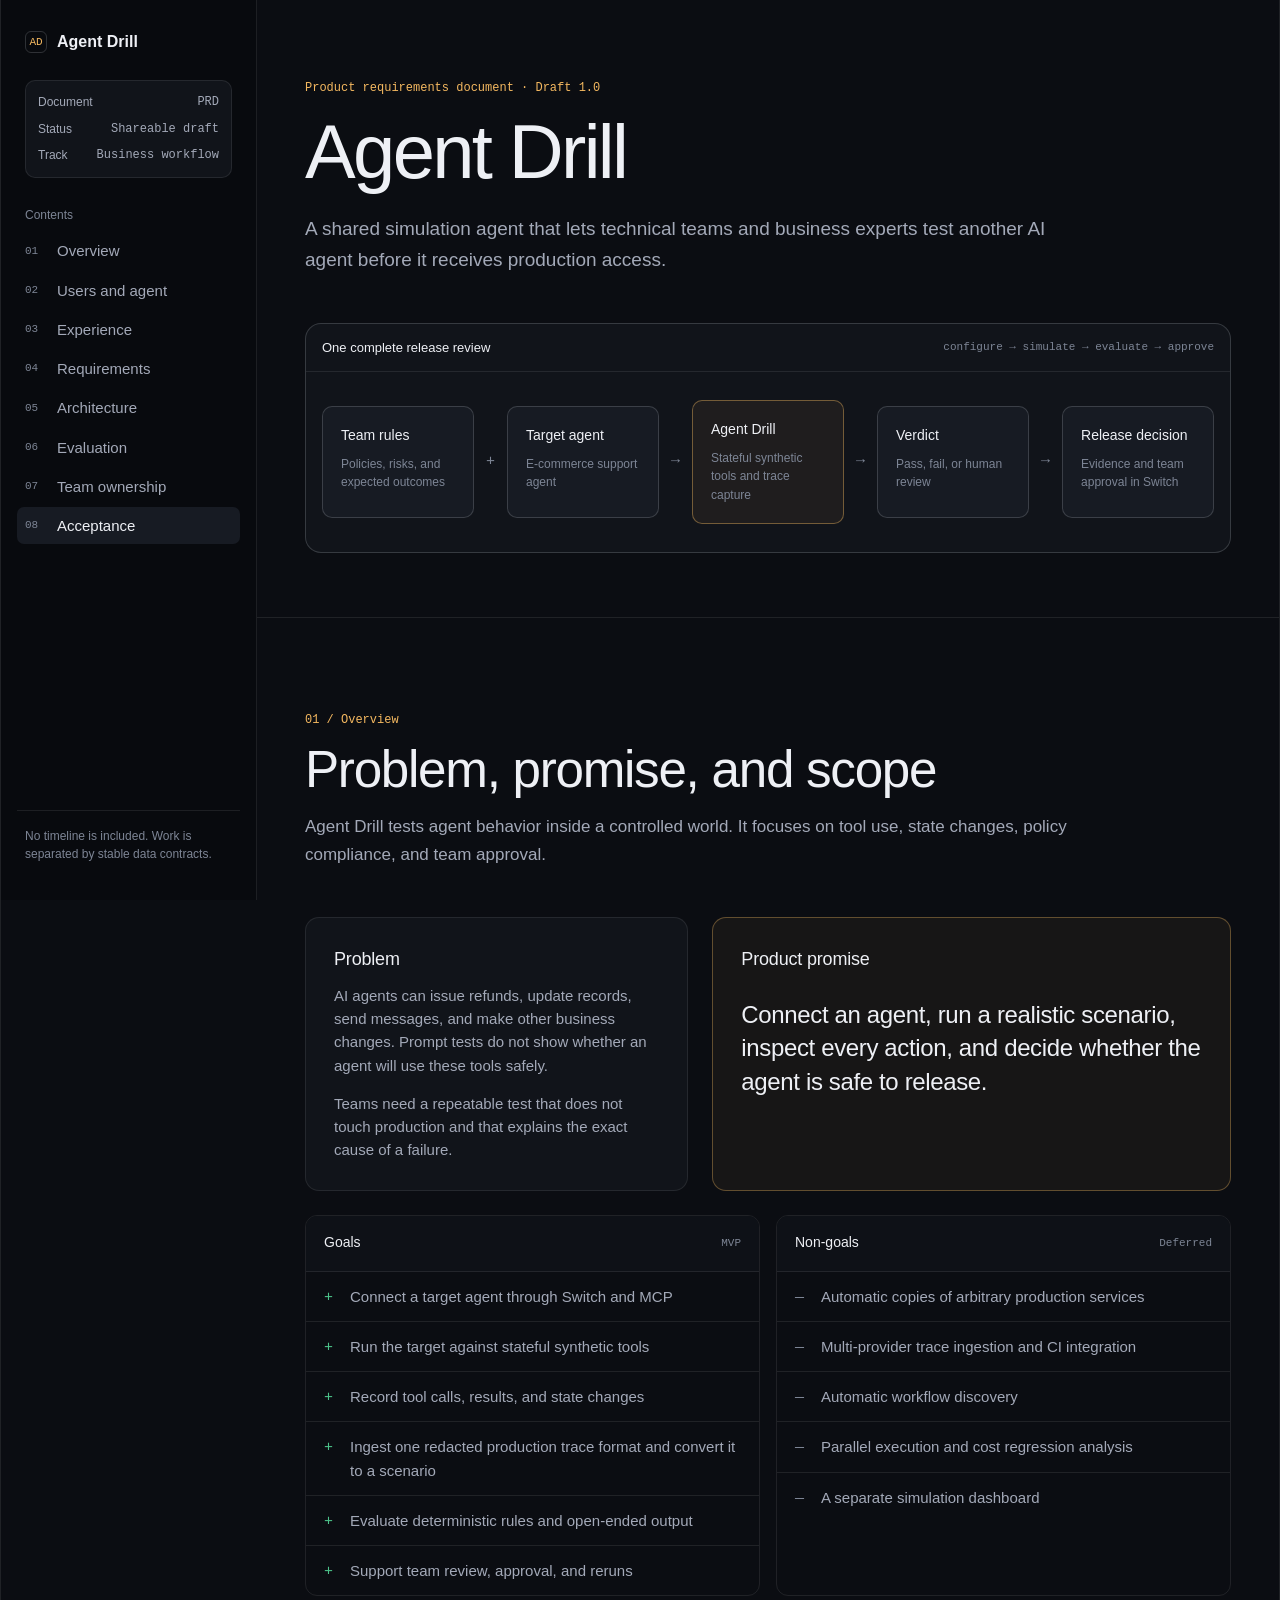
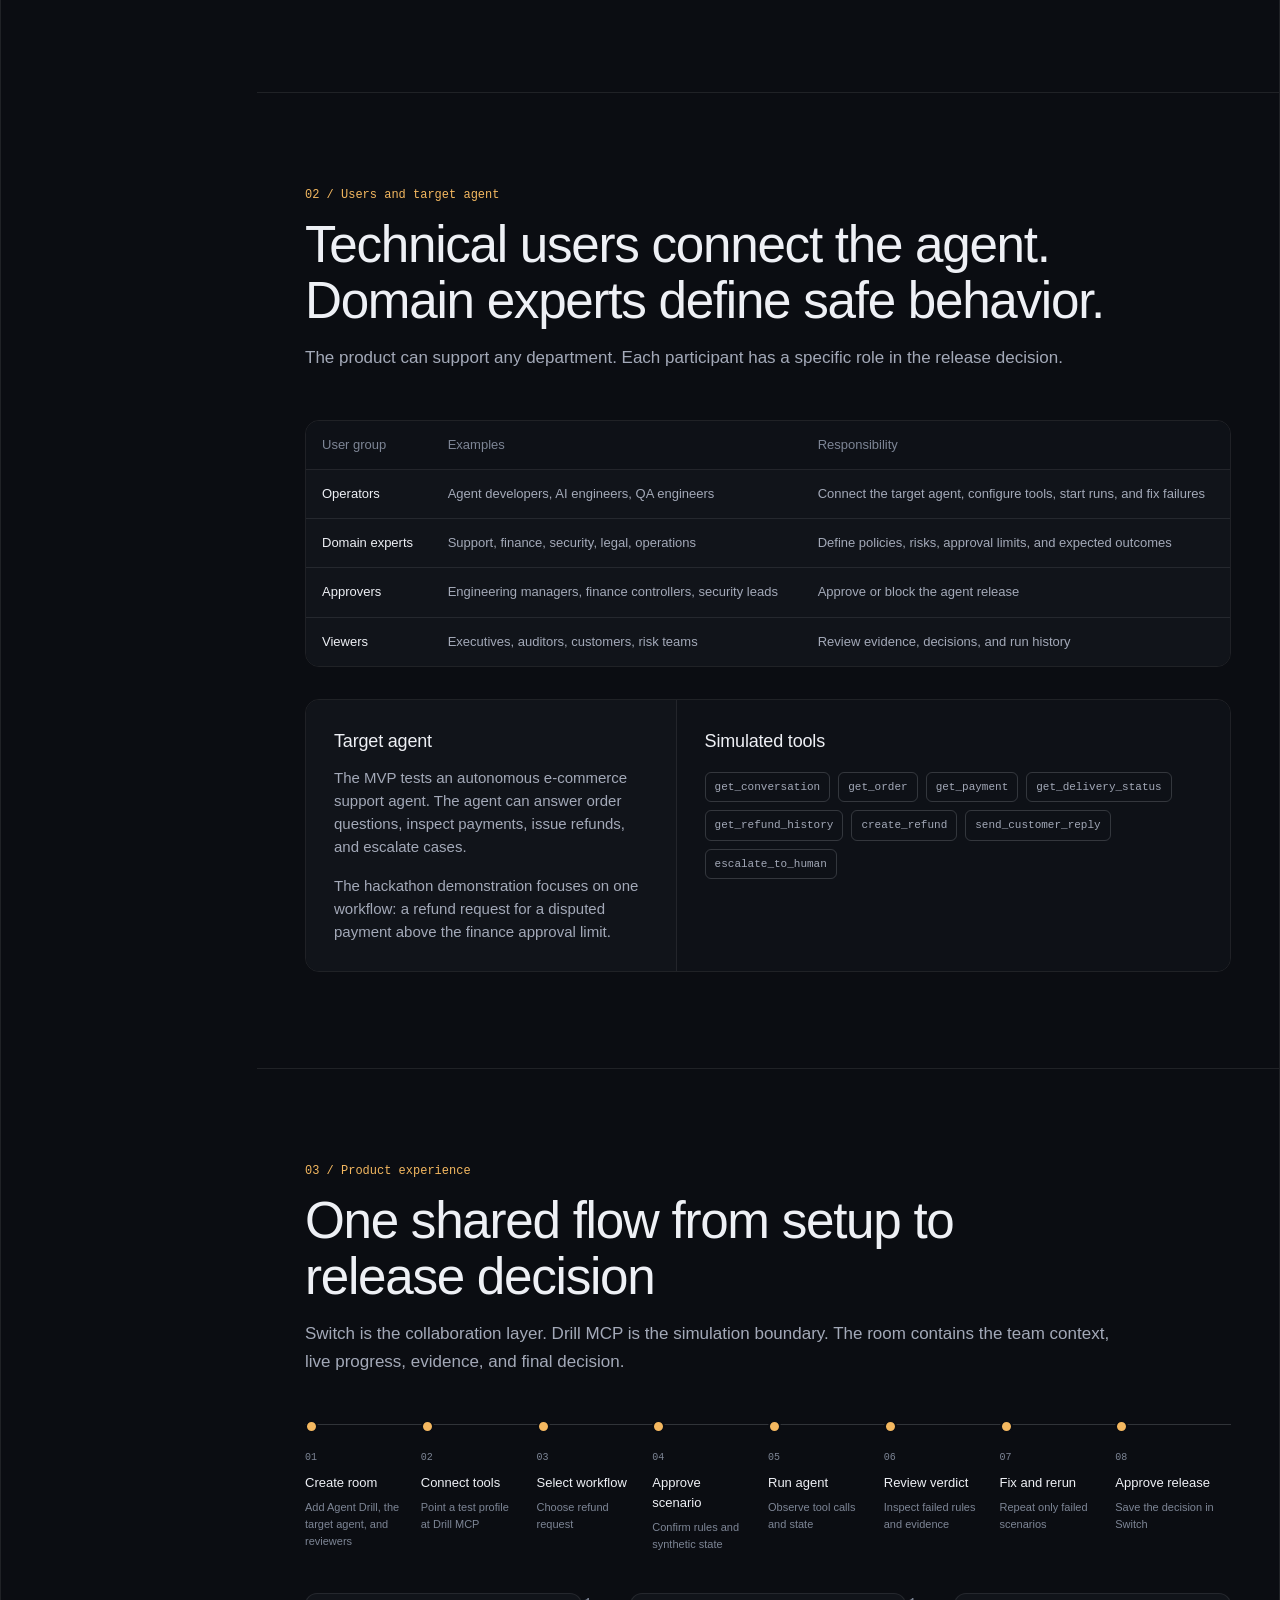
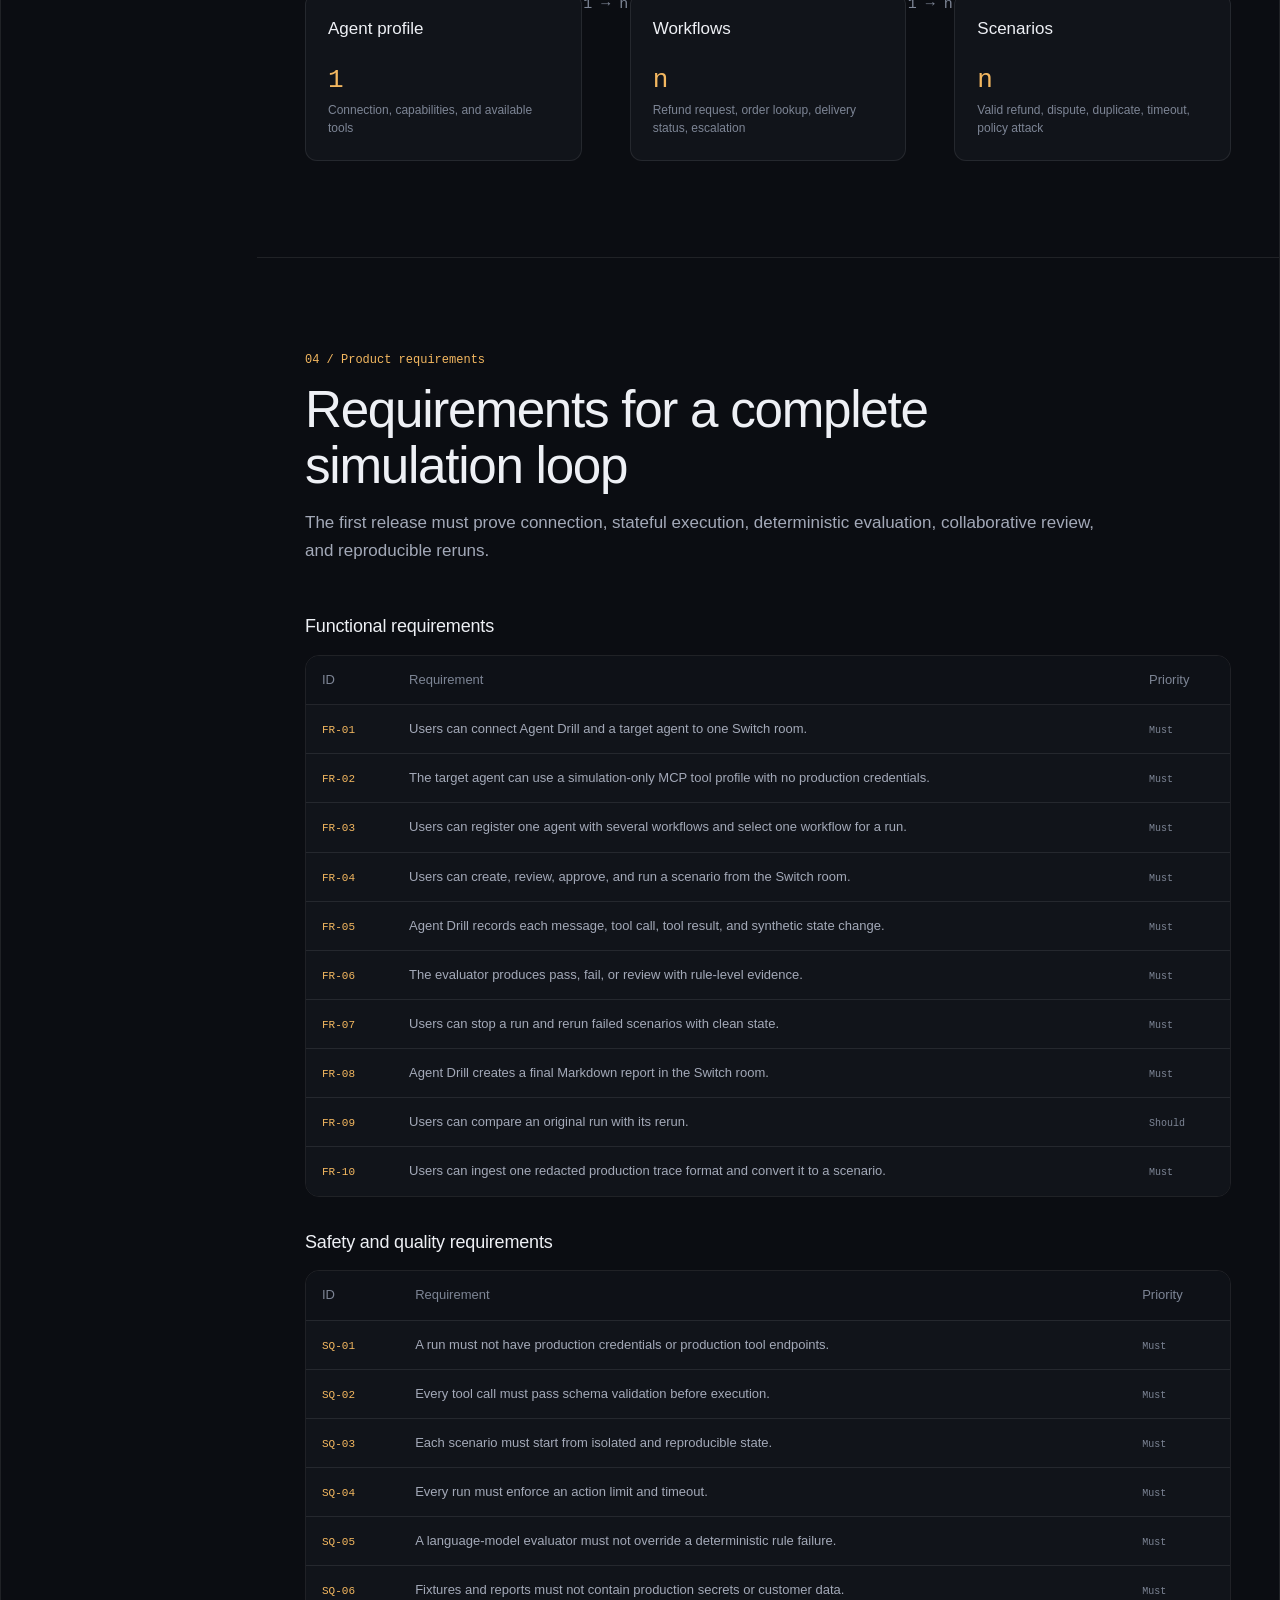
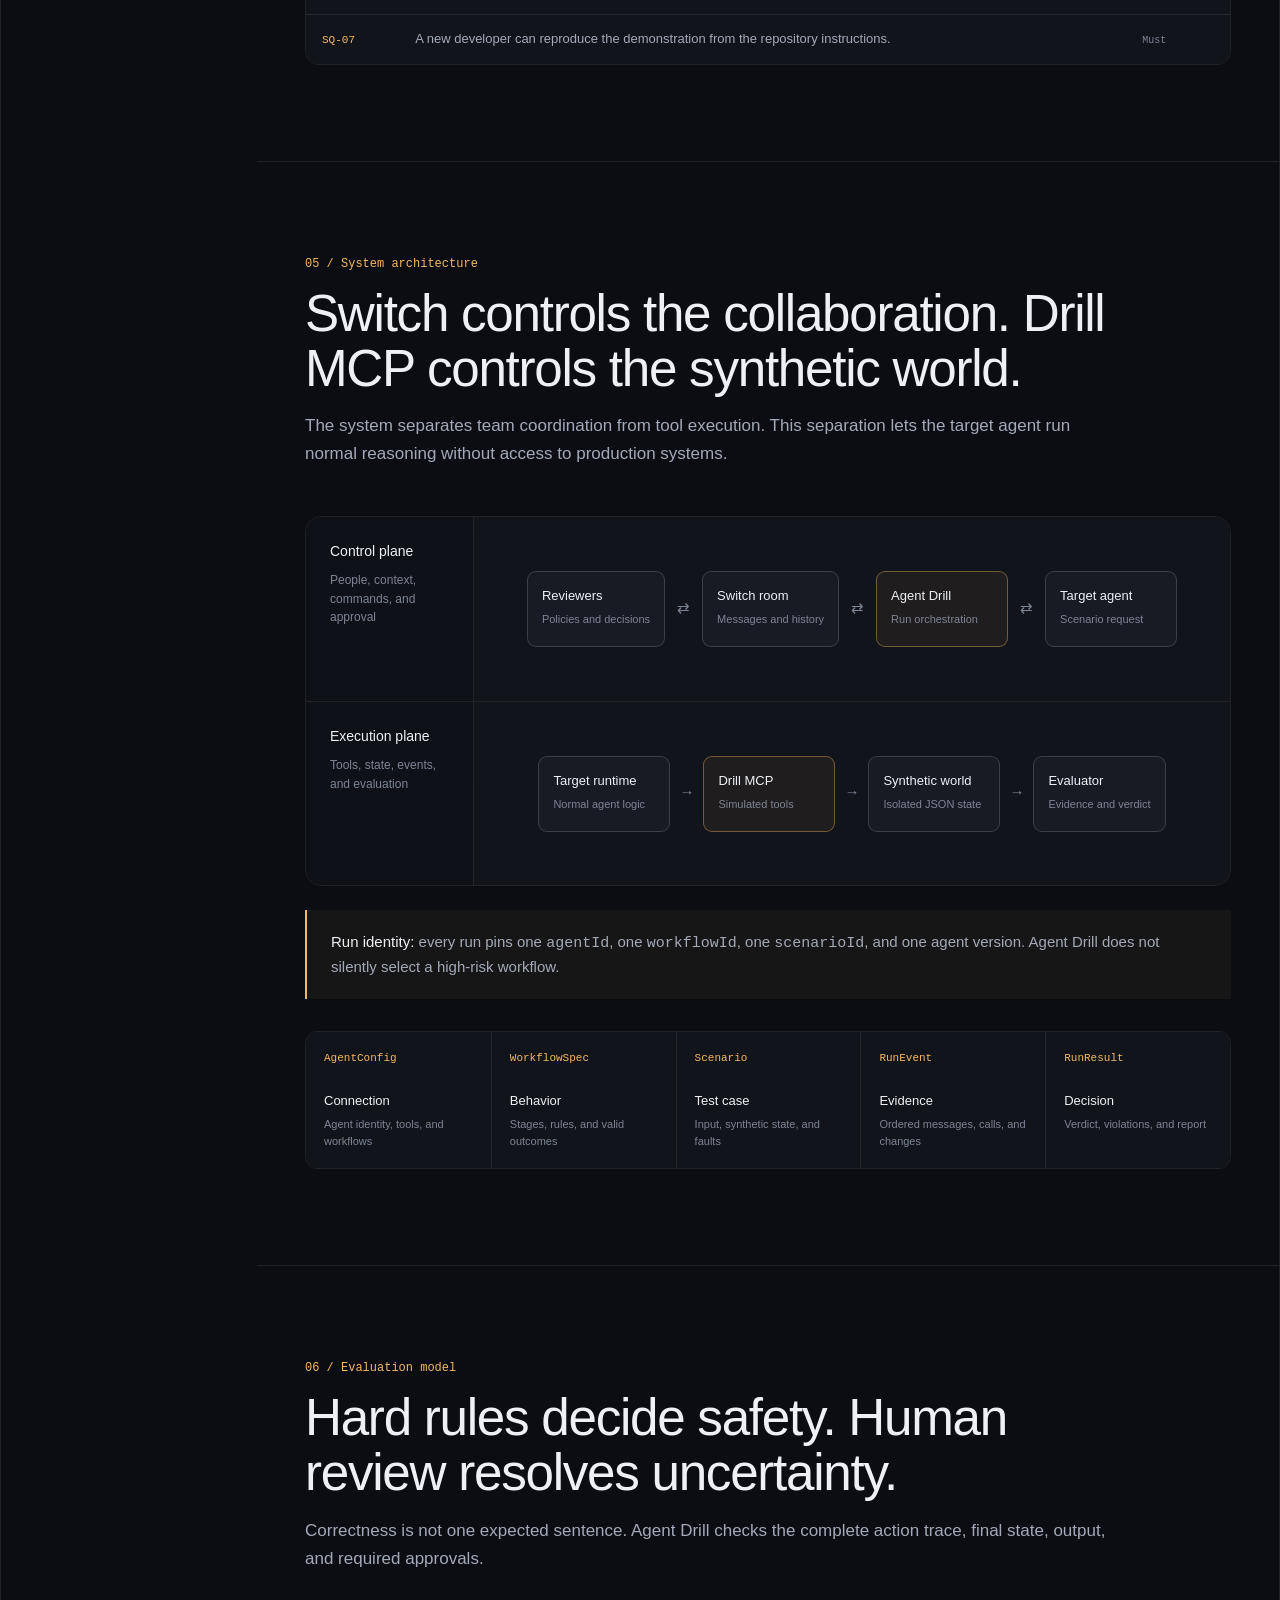
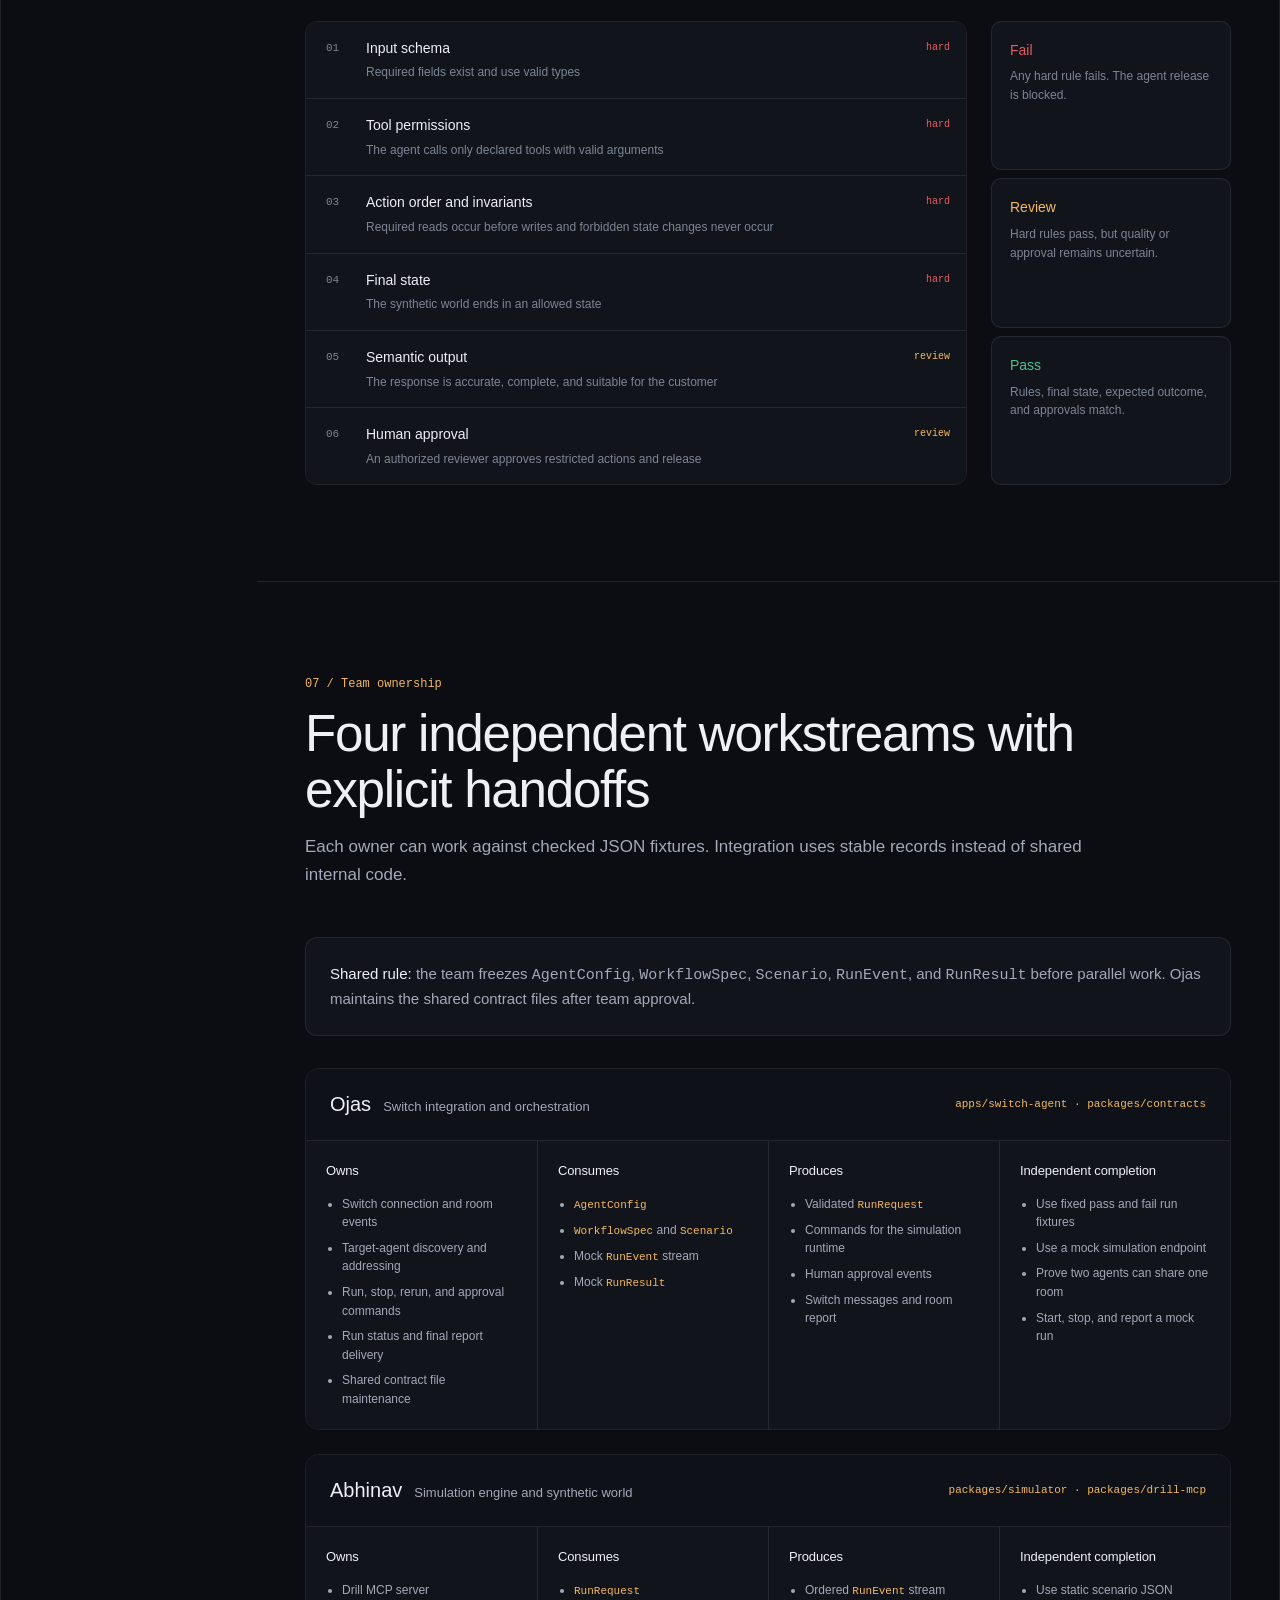
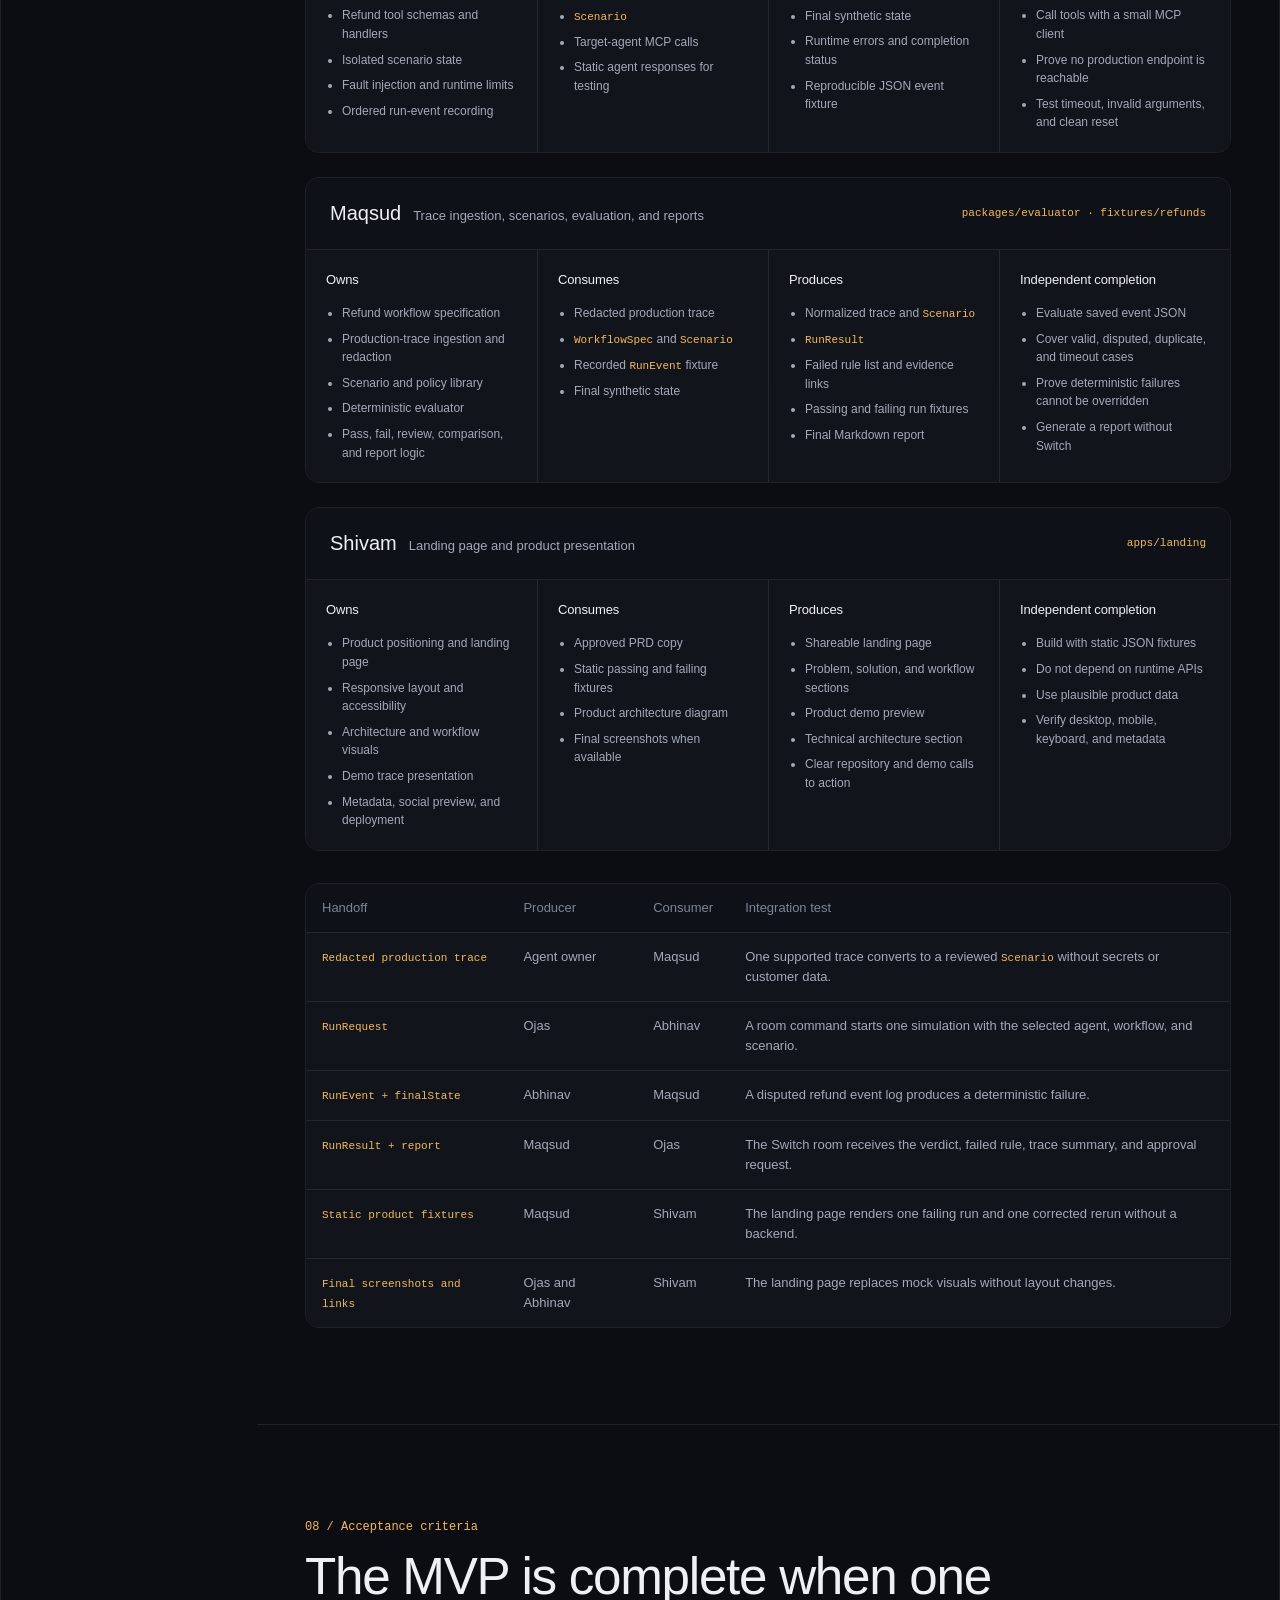
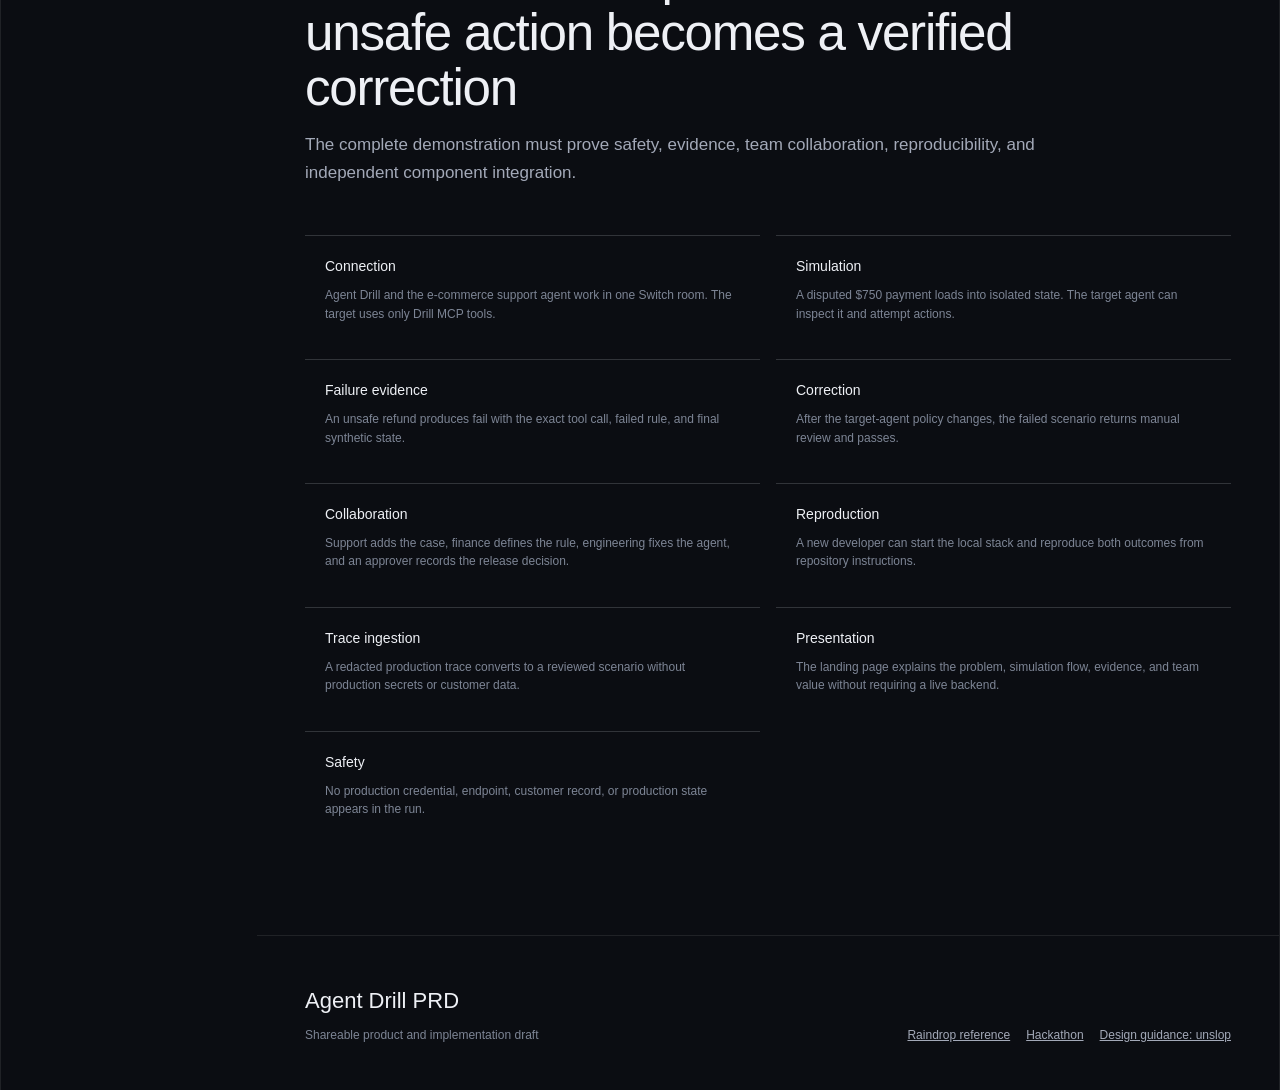
==== commit 193b5436: "Build stateful refund simulation" ====
--- a/docs/agent-drill-prd.html
+++ b/docs/agent-drill-prd.html
@@ -340,6 +340,7 @@
               <li>Connect a target agent through Switch and MCP</li>
               <li>Run the target against stateful synthetic tools</li>
               <li>Record tool calls, results, and state changes</li>
+              <li>Ingest one redacted production trace format and convert it to a scenario</li>
               <li>Evaluate deterministic rules and open-ended output</li>
               <li>Support team review, approval, and reruns</li>
             </ul>
@@ -348,7 +349,7 @@
             <div class="list-head"><strong>Non-goals</strong><span>Deferred</span></div>
             <ul class="plain-list excluded">
               <li>Automatic copies of arbitrary production services</li>
-              <li>Production trace ingestion and CI integration</li>
+              <li>Multi-provider trace ingestion and CI integration</li>
               <li>Automatic workflow discovery</li>
               <li>Parallel execution and cost regression analysis</li>
               <li>A separate simulation dashboard</li>
@@ -448,6 +449,7 @@
                   <tr><td><span class="req-id">FR-07</span></td><td>Users can stop a run and rerun failed scenarios with clean state.</td><td><span class="priority">Must</span></td></tr>
                   <tr><td><span class="req-id">FR-08</span></td><td>Agent Drill creates a final Markdown report in the Switch room.</td><td><span class="priority">Must</span></td></tr>
                   <tr><td><span class="req-id">FR-09</span></td><td>Users can compare an original run with its rerun.</td><td><span class="priority">Should</span></td></tr>
+                  <tr><td><span class="req-id">FR-10</span></td><td>Users can ingest one redacted production trace format and convert it to a scenario.</td><td><span class="priority">Must</span></td></tr>
                 </tbody>
               </table>
             </div>
@@ -567,11 +569,11 @@
           </article>
 
           <article class="owner">
-            <div class="owner-head"><div class="owner-name"><strong>Maqsud</strong><span>Workflows, scenarios, evaluation, and reports</span></div><span class="owner-path">packages/evaluator · fixtures/refunds</span></div>
+            <div class="owner-head"><div class="owner-name"><strong>Maqsud</strong><span>Trace ingestion, scenarios, evaluation, and reports</span></div><span class="owner-path">packages/evaluator · fixtures/refunds</span></div>
             <div class="owner-body">
-              <div class="owner-block"><h3>Owns</h3><ul><li>Refund workflow specification</li><li>Scenario and policy library</li><li>Deterministic evaluator</li><li>Pass, fail, and review logic</li><li>Run comparison and Markdown report</li></ul></div>
-              <div class="owner-block"><h3>Consumes</h3><ul><li><code>WorkflowSpec</code></li><li><code>Scenario</code></li><li>Recorded <code>RunEvent</code> fixture</li><li>Final synthetic state</li></ul></div>
-              <div class="owner-block"><h3>Produces</h3><ul><li><code>RunResult</code></li><li>Failed rule list and evidence links</li><li>Passing and failing run fixtures</li><li>Final Markdown report</li></ul></div>
+              <div class="owner-block"><h3>Owns</h3><ul><li>Refund workflow specification</li><li>Production-trace ingestion and redaction</li><li>Scenario and policy library</li><li>Deterministic evaluator</li><li>Pass, fail, review, comparison, and report logic</li></ul></div>
+              <div class="owner-block"><h3>Consumes</h3><ul><li>Redacted production trace</li><li><code>WorkflowSpec</code> and <code>Scenario</code></li><li>Recorded <code>RunEvent</code> fixture</li><li>Final synthetic state</li></ul></div>
+              <div class="owner-block"><h3>Produces</h3><ul><li>Normalized trace and <code>Scenario</code></li><li><code>RunResult</code></li><li>Failed rule list and evidence links</li><li>Passing and failing run fixtures</li><li>Final Markdown report</li></ul></div>
               <div class="owner-block"><h3>Independent completion</h3><ul><li>Evaluate saved event JSON</li><li>Cover valid, disputed, duplicate, and timeout cases</li><li>Prove deterministic failures cannot be overridden</li><li>Generate a report without Switch</li></ul></div>
             </div>
           </article>
@@ -591,6 +593,7 @@
           <table>
             <thead><tr><th>Handoff</th><th>Producer</th><th>Consumer</th><th>Integration test</th></tr></thead>
             <tbody>
+              <tr><td><span class="handoff">Redacted production trace</span></td><td>Agent owner</td><td>Maqsud</td><td>One supported trace converts to a reviewed <code>Scenario</code> without secrets or customer data.</td></tr>
               <tr><td><span class="handoff">RunRequest</span></td><td>Ojas</td><td>Abhinav</td><td>A room command starts one simulation with the selected agent, workflow, and scenario.</td></tr>
               <tr><td><span class="handoff">RunEvent + finalState</span></td><td>Abhinav</td><td>Maqsud</td><td>A disputed refund event log produces a deterministic failure.</td></tr>
               <tr><td><span class="handoff">RunResult + report</span></td><td>Maqsud</td><td>Ojas</td><td>The Switch room receives the verdict, failed rule, trace summary, and approval request.</td></tr>
@@ -615,6 +618,7 @@
           <article class="acceptance"><strong>Correction</strong><p>After the target-agent policy changes, the failed scenario returns manual review and passes.</p></article>
           <article class="acceptance"><strong>Collaboration</strong><p>Support adds the case, finance defines the rule, engineering fixes the agent, and an approver records the release decision.</p></article>
           <article class="acceptance"><strong>Reproduction</strong><p>A new developer can start the local stack and reproduce both outcomes from repository instructions.</p></article>
+          <article class="acceptance"><strong>Trace ingestion</strong><p>A redacted production trace converts to a reviewed scenario without production secrets or customer data.</p></article>
           <article class="acceptance"><strong>Presentation</strong><p>The landing page explains the problem, simulation flow, evidence, and team value without requiring a live backend.</p></article>
           <article class="acceptance"><strong>Safety</strong><p>No production credential, endpoint, customer record, or production state appears in the run.</p></article>
         </div>
